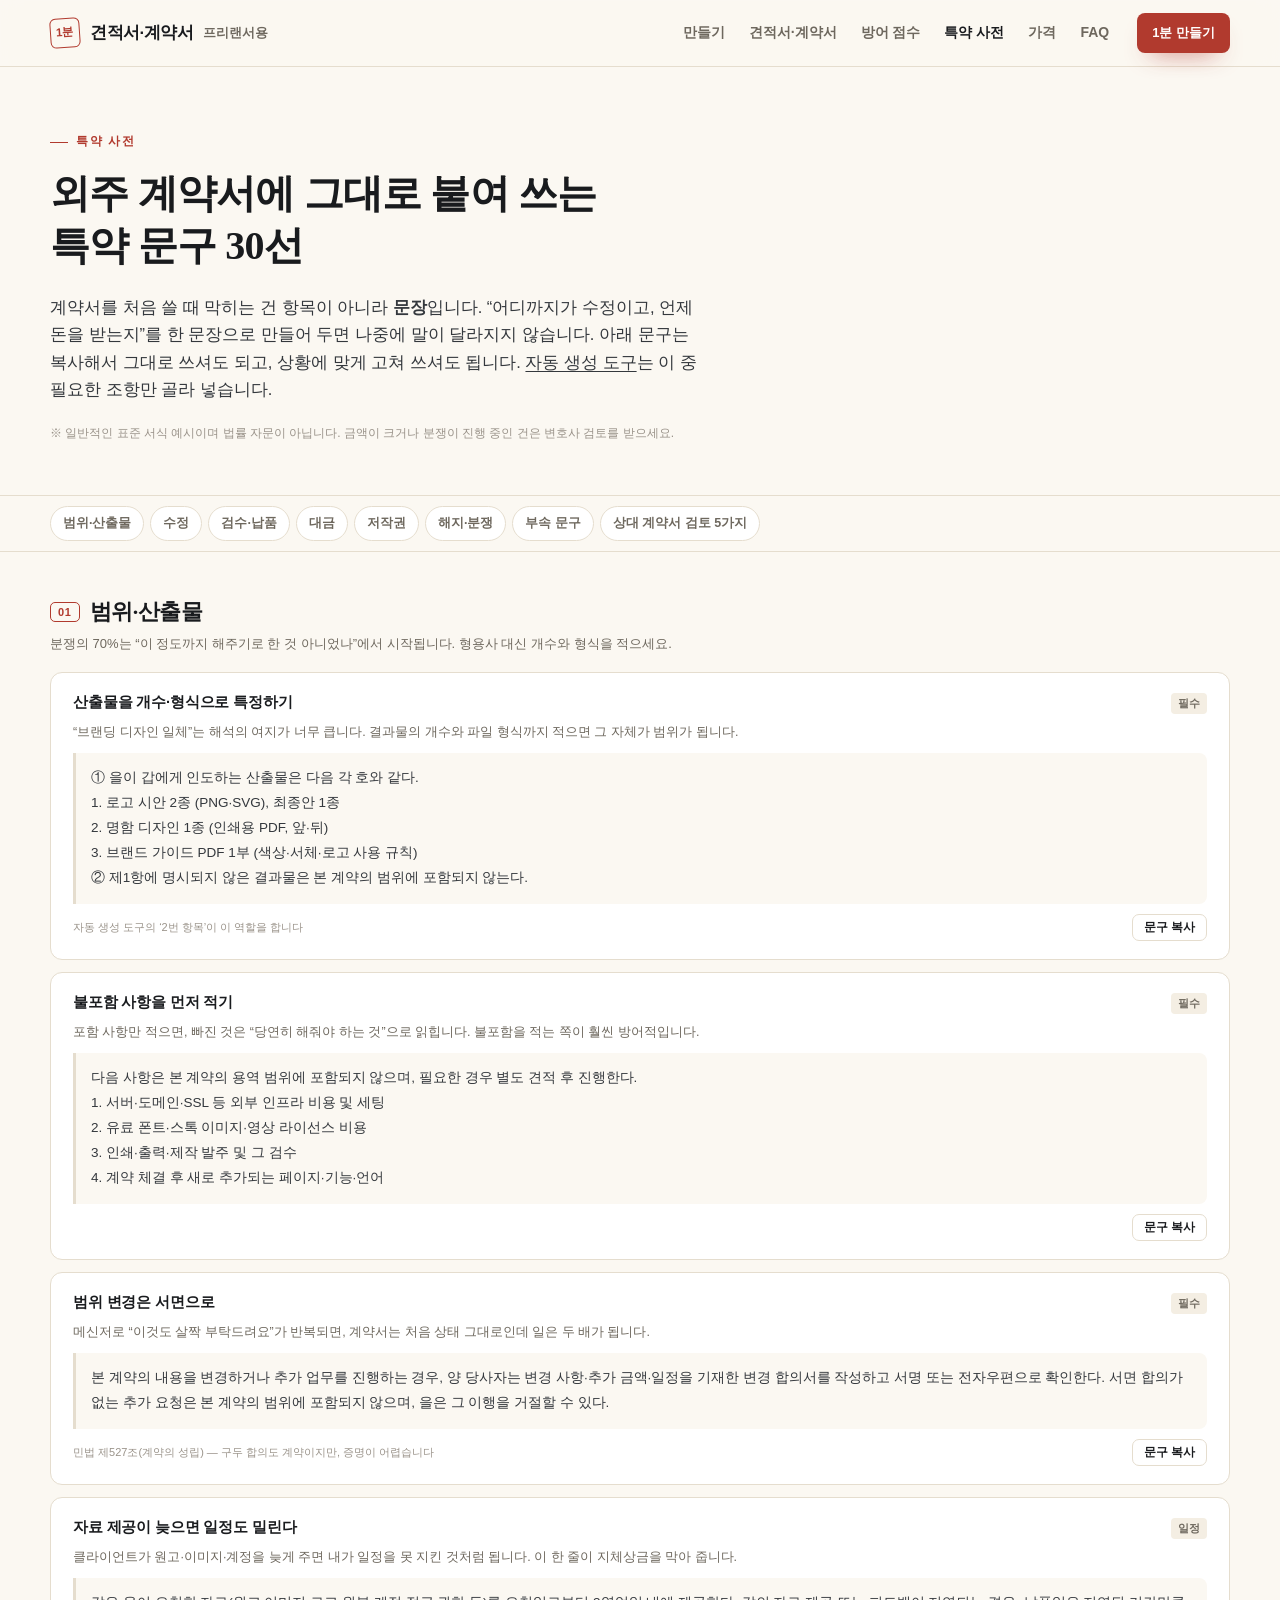
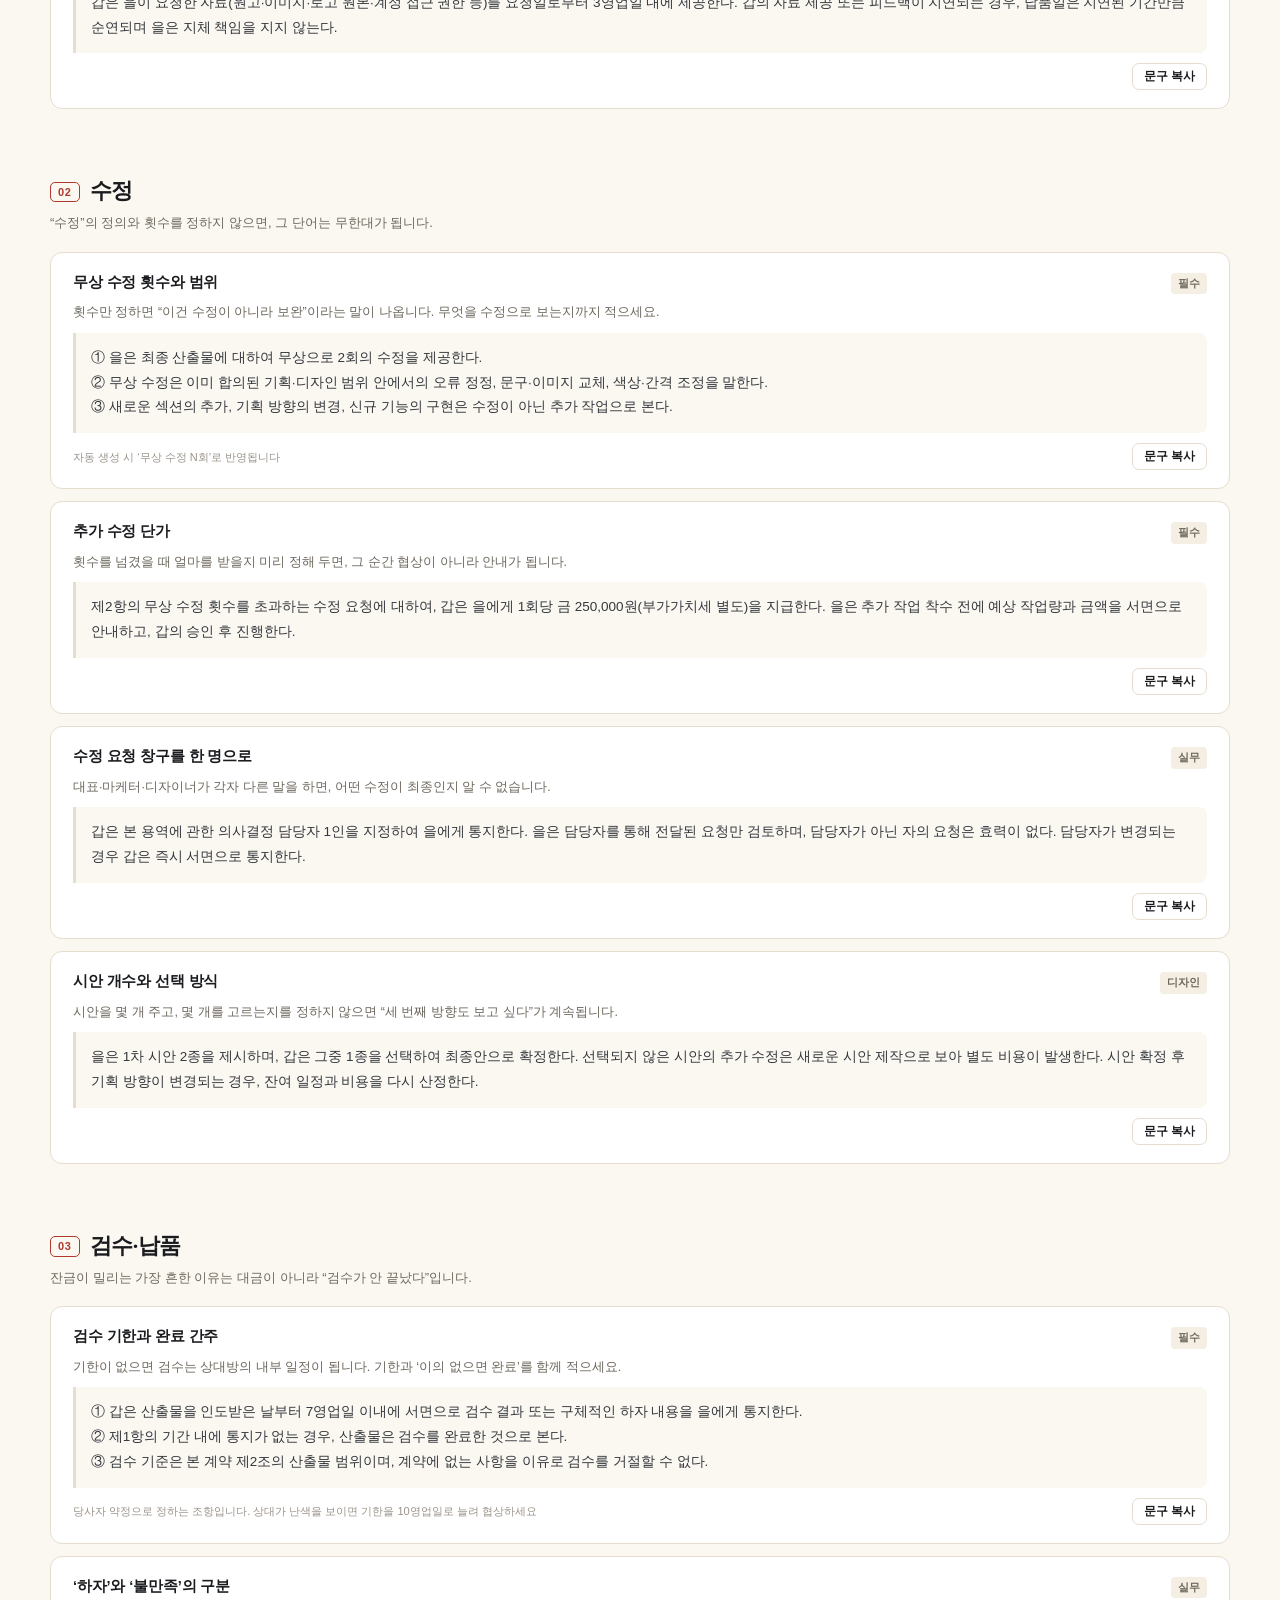
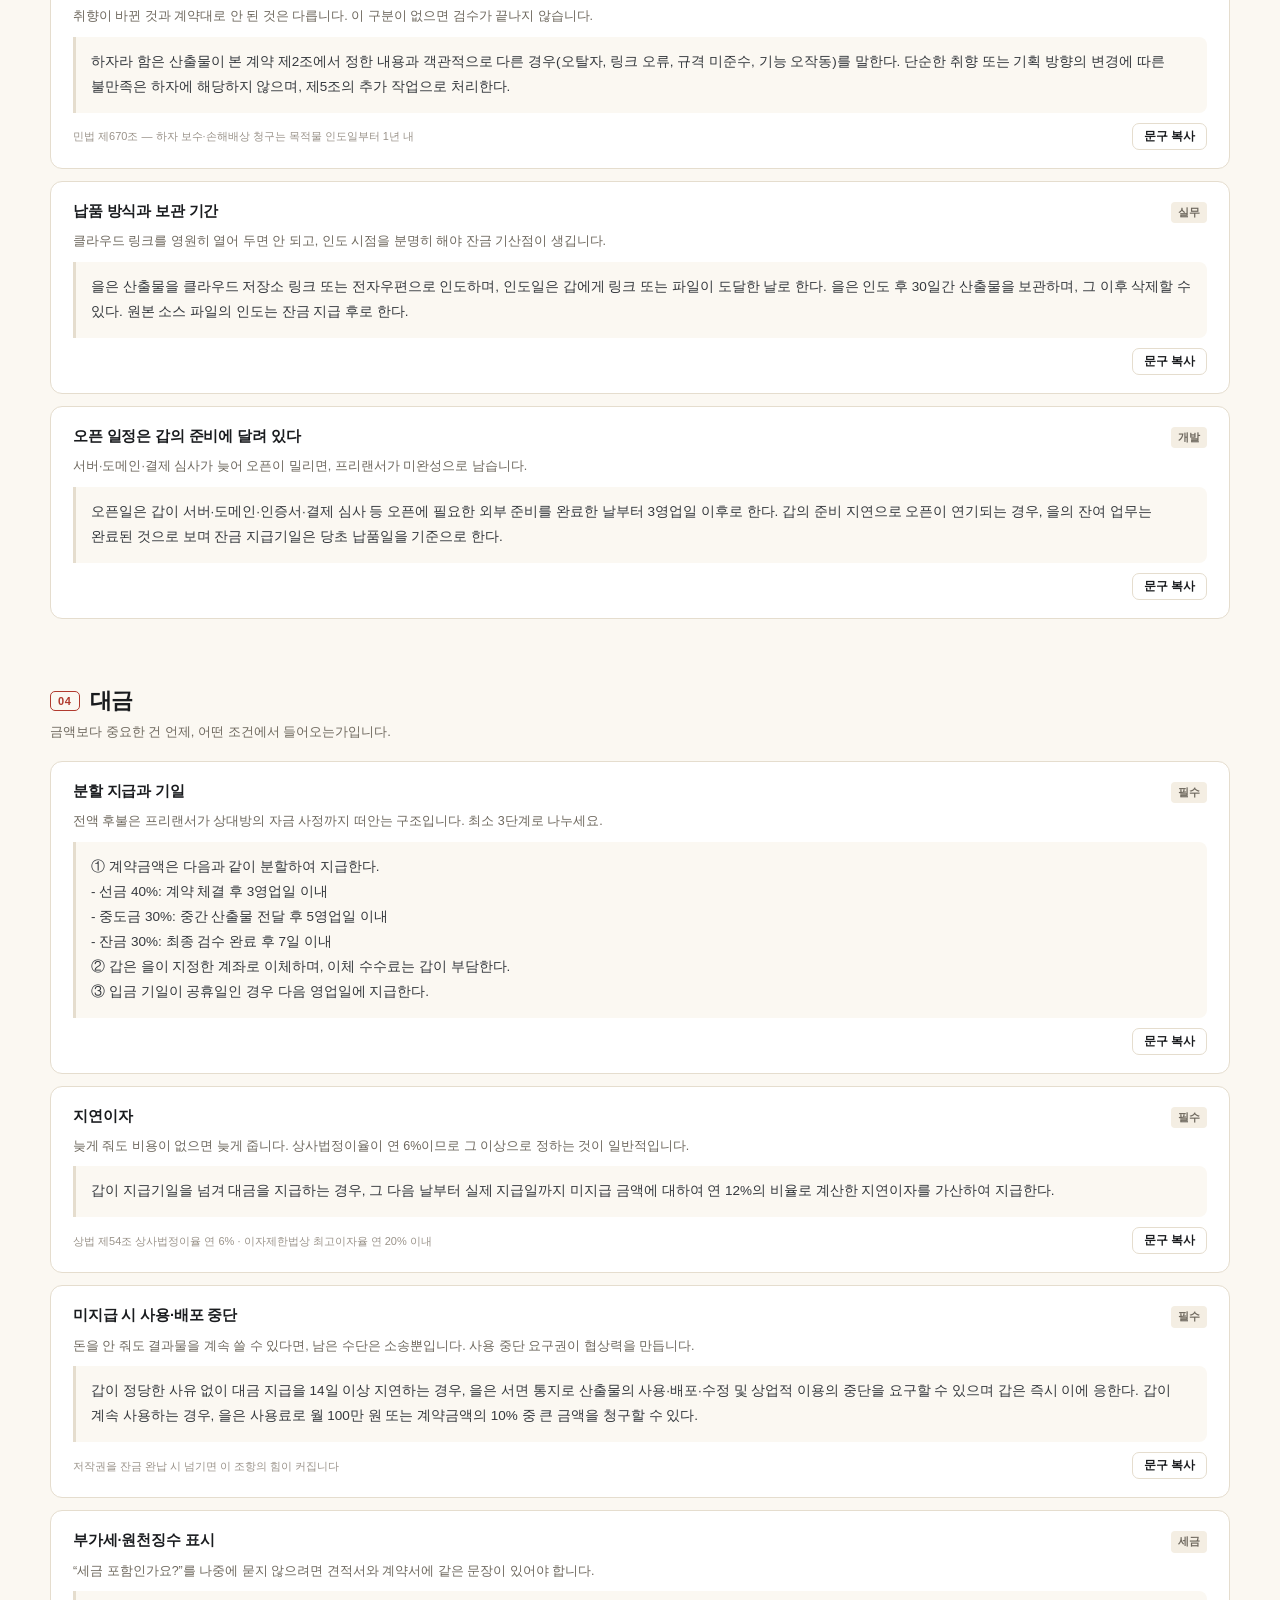
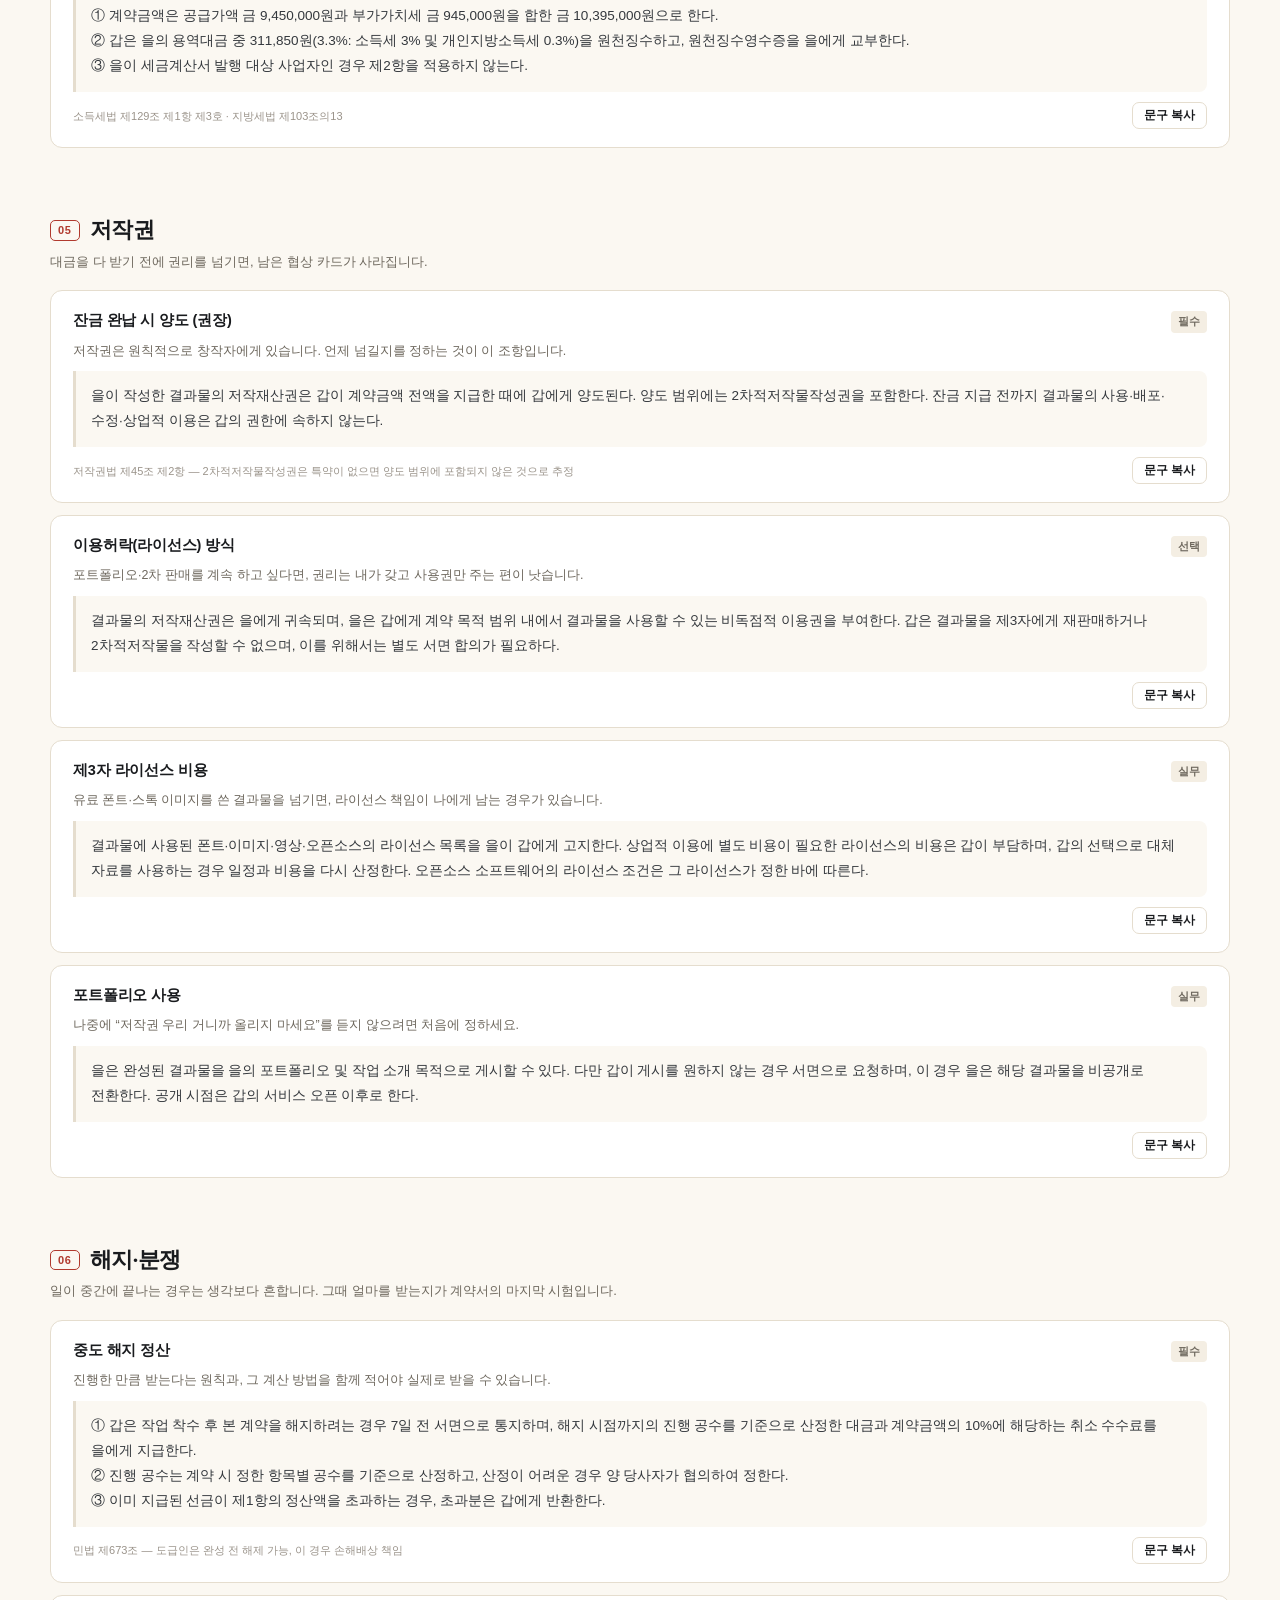
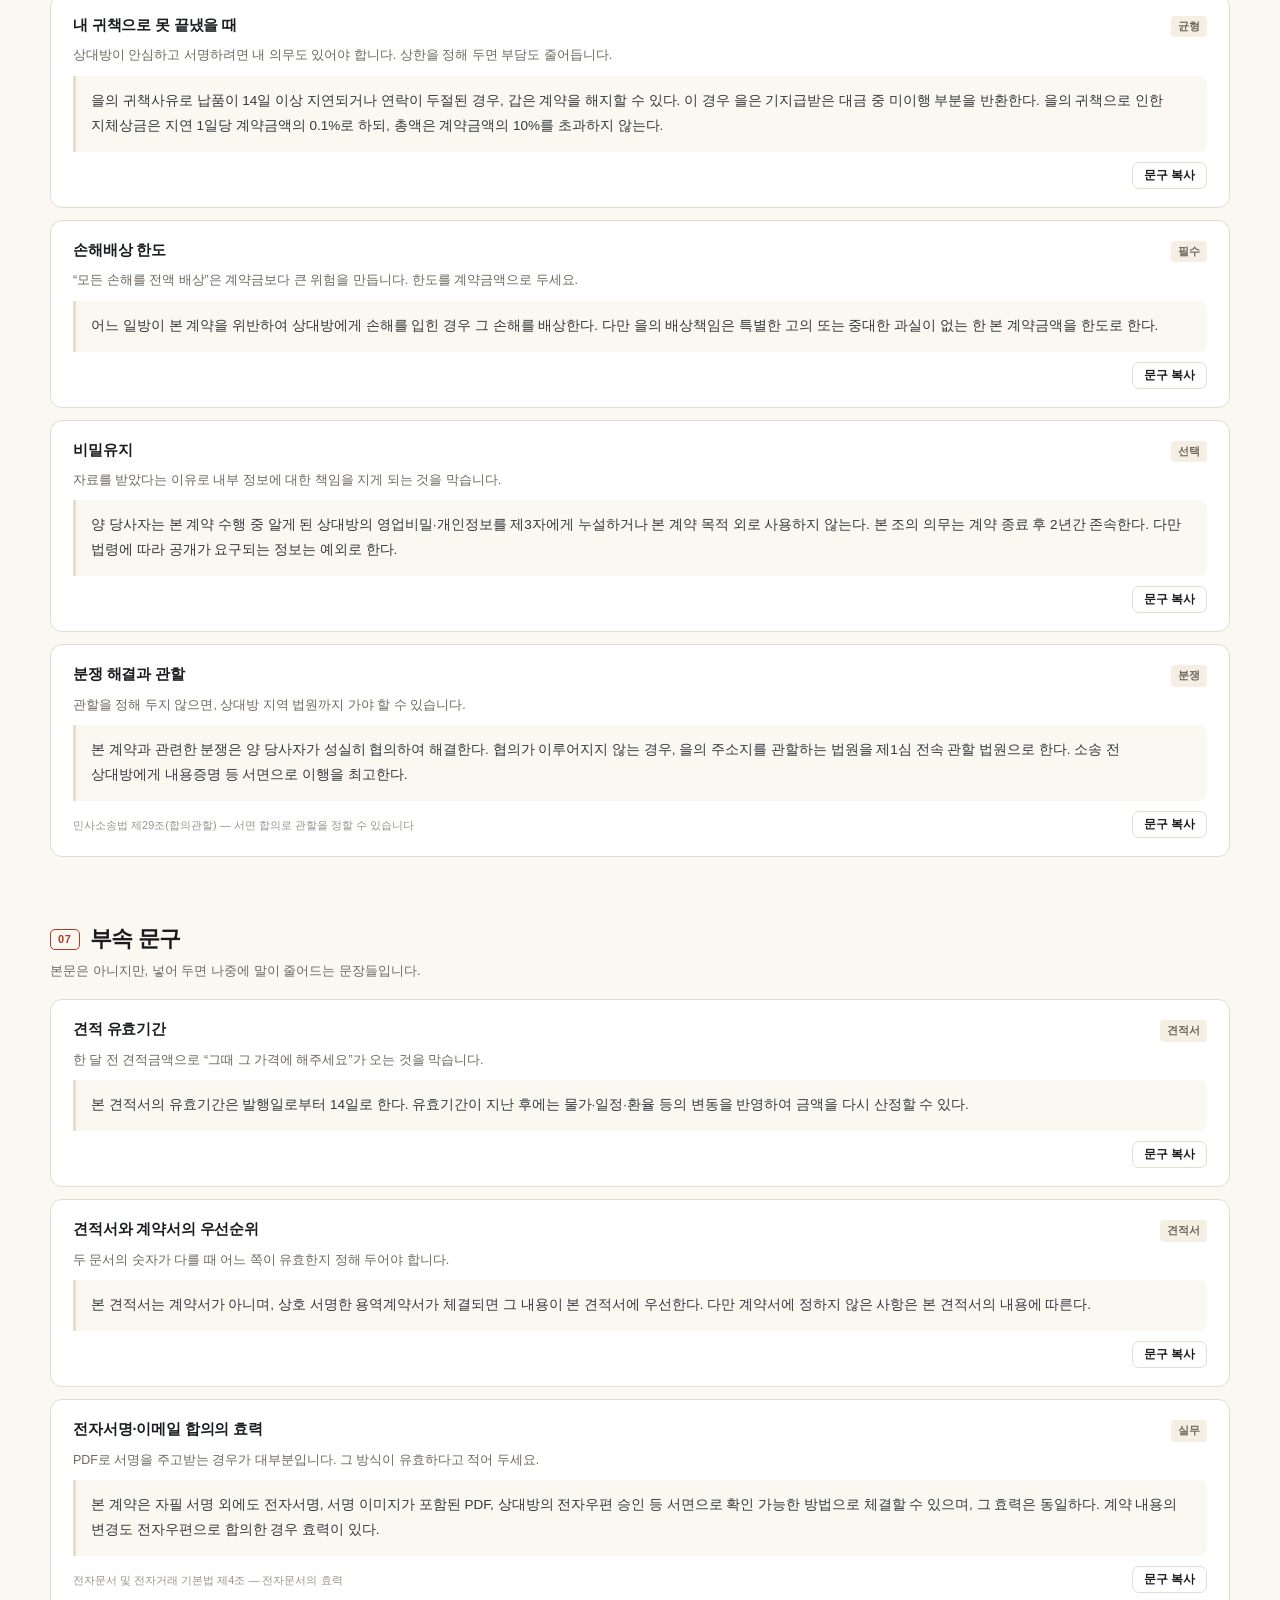
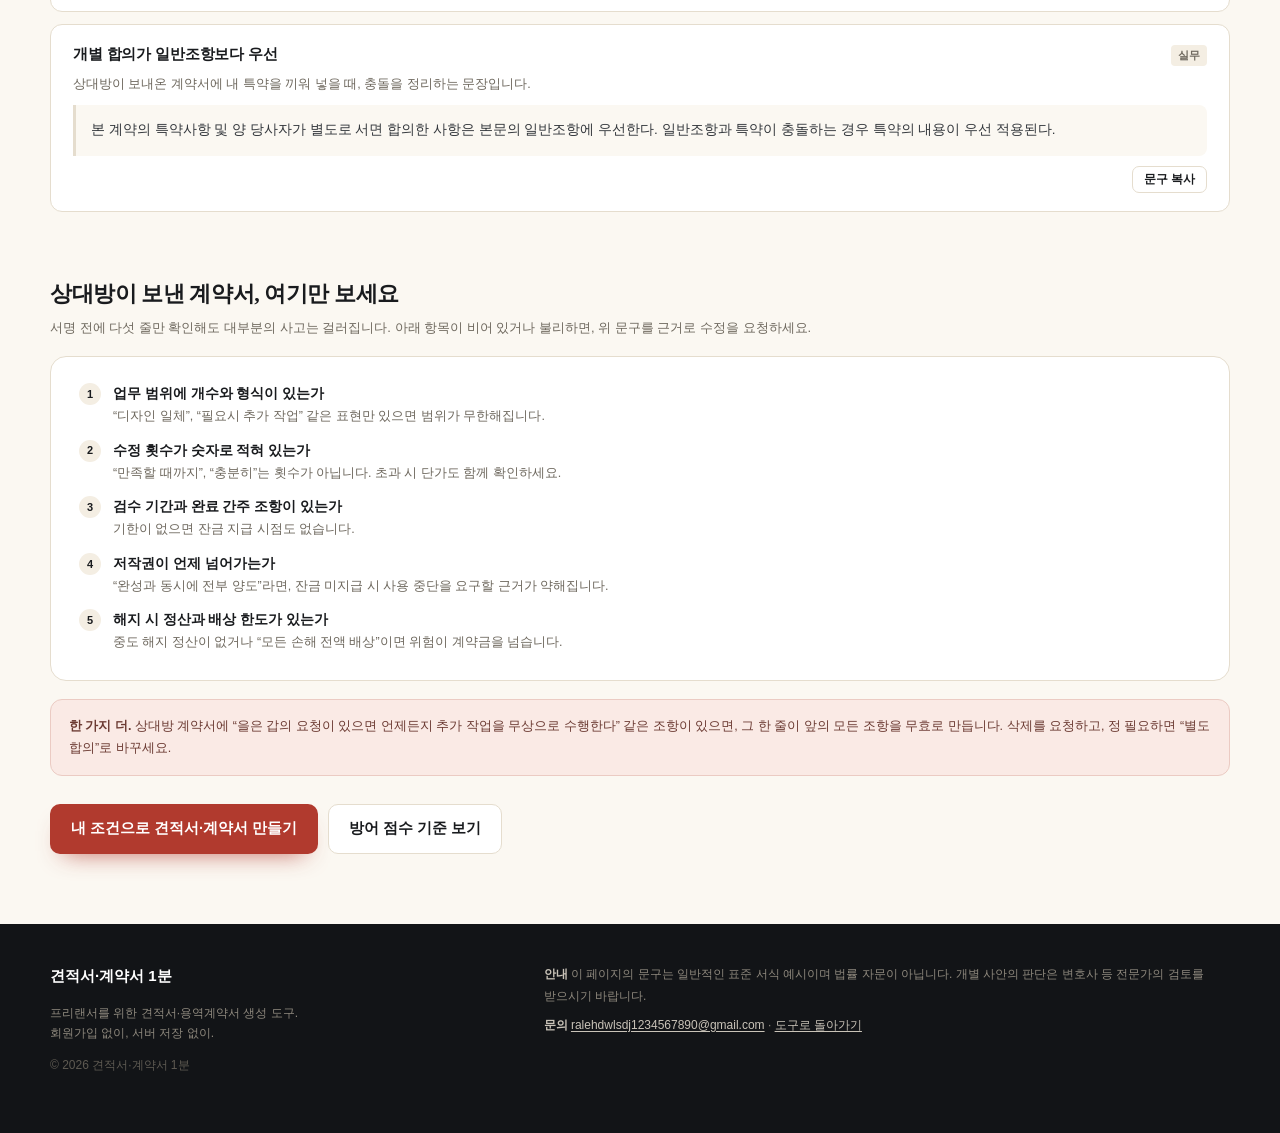
==== clauses.html @ 224a56ed "견적서·계약서 1분: 견적서 + 용역계약서 동시 생성 도구" ====
<!DOCTYPE html>
<html lang="ko">
<head>
<meta charset="utf-8">
<meta name="viewport" content="width=device-width, initial-scale=1">
<title>외주 계약 특약 문구 30선 — 프리랜서가 실제로 쓰는 조항 | 견적서·계약서 1분</title>
<meta name="description" content="무상 수정 횟수, 검수 기한, 잔금 미지급, 저작권 귀속까지. 프리랜서 외주 계약서에 그대로 붙여 쓸 수 있는 특약 문구 30개와, 상대방 계약서를 받았을 때 확인할 5가지.">
<meta property="og:title" content="외주 계약 특약 문구 30선">
<meta property="og:description" content="수정·검수·대금·저작권·해지 조항을 그대로 복사해 쓰세요. 언제 왜 필요한지도 함께.">
<meta property="og:type" content="article">
<link rel="canonical" href="https://kdjkdj1234567890-bit.github.io/quote-contract-119/clauses.html">
<link rel="icon" href="data:image/svg+xml,%3Csvg xmlns='http://www.w3.org/2000/svg' viewBox='0 0 100 100'%3E%3Crect width='100' height='100' rx='18' fill='%23FBF8F2'/%3E%3Crect x='16' y='14' width='68' height='72' rx='3' fill='none' stroke='%23191B1E' stroke-width='5'/%3E%3Cpath d='M30 36h40M30 50h40M30 64h24' stroke='%23B13A2E' stroke-width='5' stroke-linecap='round'/%3E%3C/svg%3E">
<link rel="stylesheet" href="assets/css/app.css">
<style>
  .page-hero { padding: 58px 0 40px; border-bottom: 1px solid var(--line); background: var(--paper); }
  .page-hero h1 { font-size: clamp(27px, 3.4vw, 40px); }
  .page-hero .lede { max-width: 680px; }
  .toc { position: sticky; top: 66px; z-index: 40; background: rgba(251,248,242,.95); backdrop-filter: blur(8px); border-bottom: 1px solid var(--line); padding: 10px 0; }
  .toc-inner { display: flex; gap: 6px; overflow-x: auto; scrollbar-width: none; }
  .toc-inner::-webkit-scrollbar { display: none; }
  .toc a { flex: 0 0 auto; font-size: 12.5px; font-weight: 700; color: var(--muted); border: 1px solid var(--line); background: #fff; border-radius: 999px; padding: 6px 12px; }
  .toc a:hover { color: var(--ink); border-color: var(--ink); }
  .clause-group { padding: 46px 0 10px; }
  .clause-group > h2 { font-size: 22px; display: flex; align-items: center; gap: 10px; }
  .clause-group > h2 .num { font-family: var(--sans); font-size: 11px; font-weight: 800; color: var(--seal); border: 1px solid var(--seal); border-radius: 5px; padding: 2px 7px; letter-spacing: .06em; }
  .clause-group > p { font-size: 13px; color: var(--muted); margin: -6px 0 18px; }
  .clause { background: #fff; border: 1px solid var(--line); border-radius: 12px; padding: 20px 22px 18px; margin-bottom: 12px; }
  .clause-head { display: flex; align-items: flex-start; gap: 10px; margin-bottom: 8px; }
  .clause-head h3 { font-family: var(--sans); font-size: 14.5px; font-weight: 800; margin: 0; flex: 1; letter-spacing: -.01em; }
  .clause-head .tag { font-size: 10.5px; font-weight: 700; color: var(--muted); background: var(--paper-2); border-radius: 4px; padding: 2px 7px; flex: 0 0 auto; }
  .clause-why { font-size: 12.5px; color: var(--muted); margin: 0 0 10px; }
  .clause-body { position: relative; background: var(--paper); border-left: 3px solid var(--line); border-radius: 0 8px 8px 0; padding: 13px 15px; font-size: 13.5px; line-height: 1.85; color: var(--ink-soft); white-space: pre-wrap; }
  .clause-body b { font-weight: 700; }
  .clause-foot { display: flex; align-items: center; justify-content: space-between; gap: 10px; margin-top: 10px; }
  .clause-law { font-size: 11px; color: var(--muted-2); }
  .copy-btn { border: 1px solid var(--line); background: #fff; border-radius: 7px; padding: 5px 11px; font-size: 11.5px; font-weight: 700; cursor: pointer; color: var(--ink); }
  .copy-btn:hover { border-color: var(--seal); color: var(--seal); }
  .checklist { background: #fff; border: 1px solid var(--line); border-radius: var(--radius); padding: 26px 28px; margin-bottom: 18px; }
  .checklist h3 { font-size: 17px; }
  .checklist ol { list-style: none; counter-reset: c; display: grid; gap: 12px; }
  .checklist li { counter-increment: c; position: relative; padding-left: 34px; font-size: 13.5px; }
  .checklist li::before { content: counter(c); position: absolute; left: 0; top: 0; width: 22px; height: 22px; border-radius: 50%; background: var(--paper-2); color: var(--ink); font-size: 11px; font-weight: 800; display: grid; place-items: center; }
  .checklist li b { display: block; font-size: 13.5px; }
  .checklist li span { color: var(--muted); font-size: 12.5px; }
  .notice { background: var(--seal-soft); border: 1px solid #EBCBC3; border-radius: 12px; padding: 16px 18px; font-size: 12.5px; color: #6B3A32; line-height: 1.75; }
  @media (max-width: 720px) {
    .clause { padding: 16px; }
    .page-hero { padding: 40px 0 28px; }
  }
</style>
</head>
<body>

<header class="site-header">
  <div class="wrap header-inner">
    <a class="brand" href="index.html">
      <span class="brand-stamp">1분</span>
      <span>견적서·계약서</span>
      <small>프리랜서용</small>
    </a>
    <nav class="nav">
      <a href="index.html#maker">만들기</a>
      <a href="index.html#output">견적서·계약서</a>
      <a href="index.html#score">방어 점수</a>
      <a href="clauses.html" class="on">특약 사전</a>
      <a href="index.html#pricing">가격</a>
      <a href="index.html#faq">FAQ</a>
    </nav>
    <a class="btn btn-primary btn-sm" href="index.html#maker">1분 만들기</a>
  </div>
</header>

<section class="page-hero">
  <div class="wrap">
    <p class="eyebrow">특약 사전</p>
    <h1>외주 계약서에 그대로 붙여 쓰는<br>특약 문구 30선</h1>
    <p class="lede">
      계약서를 처음 쓸 때 막히는 건 항목이 아니라 <b>문장</b>입니다. “어디까지가 수정이고, 언제 돈을 받는지”를
      한 문장으로 만들어 두면 나중에 말이 달라지지 않습니다. 아래 문구는 복사해서 그대로 쓰셔도 되고,
      상황에 맞게 고쳐 쓰셔도 됩니다. <a href="index.html#maker" style="text-decoration:underline;text-underline-offset:3px">자동 생성 도구</a>는 이 중 필요한 조항만 골라 넣습니다.
    </p>
    <p class="hero-note" style="max-width:680px">※ 일반적인 표준 서식 예시이며 법률 자문이 아닙니다. 금액이 크거나 분쟁이 진행 중인 건은 변호사 검토를 받으세요.</p>
  </div>
</section>

<div class="toc">
  <div class="wrap toc-inner">
    <a href="#c1">범위·산출물</a>
    <a href="#c2">수정</a>
    <a href="#c3">검수·납품</a>
    <a href="#c4">대금</a>
    <a href="#c5">저작권</a>
    <a href="#c6">해지·분쟁</a>
    <a href="#c7">부속 문구</a>
    <a href="#review">상대 계약서 검토 5가지</a>
  </div>
</div>

<main class="wrap">

  <!-- 1 -->
  <section class="clause-group" id="c1">
    <h2><span class="num">01</span> 범위·산출물</h2>
    <p>분쟁의 70%는 “이 정도까지 해주기로 한 것 아니었나”에서 시작됩니다. 형용사 대신 개수와 형식을 적으세요.</p>

    <article class="clause">
      <div class="clause-head"><h3>산출물을 개수·형식으로 특정하기</h3><span class="tag">필수</span></div>
      <p class="clause-why">“브랜딩 디자인 일체”는 해석의 여지가 너무 큽니다. 결과물의 개수와 파일 형식까지 적으면 그 자체가 범위가 됩니다.</p>
      <div class="clause-body">① 을이 갑에게 인도하는 산출물은 다음 각 호와 같다.
1. 로고 시안 2종 (PNG·SVG), 최종안 1종
2. 명함 디자인 1종 (인쇄용 PDF, 앞·뒤)
3. 브랜드 가이드 PDF 1부 (색상·서체·로고 사용 규칙)
② 제1항에 명시되지 않은 결과물은 본 계약의 범위에 포함되지 않는다.</div>
      <div class="clause-foot"><span class="clause-law">자동 생성 도구의 ‘2번 항목’이 이 역할을 합니다</span><button class="copy-btn" type="button">문구 복사</button></div>
    </article>

    <article class="clause">
      <div class="clause-head"><h3>불포함 사항을 먼저 적기</h3><span class="tag">필수</span></div>
      <p class="clause-why">포함 사항만 적으면, 빠진 것은 “당연히 해줘야 하는 것”으로 읽힙니다. 불포함을 적는 쪽이 훨씬 방어적입니다.</p>
      <div class="clause-body">다음 사항은 본 계약의 용역 범위에 포함되지 않으며, 필요한 경우 별도 견적 후 진행한다.
1. 서버·도메인·SSL 등 외부 인프라 비용 및 세팅
2. 유료 폰트·스톡 이미지·영상 라이선스 비용
3. 인쇄·출력·제작 발주 및 그 검수
4. 계약 체결 후 새로 추가되는 페이지·기능·언어</div>
      <div class="clause-foot"><span class="clause-law"> </span><button class="copy-btn" type="button">문구 복사</button></div>
    </article>

    <article class="clause">
      <div class="clause-head"><h3>범위 변경은 서면으로</h3><span class="tag">필수</span></div>
      <p class="clause-why">메신저로 “이것도 살짝 부탁드려요”가 반복되면, 계약서는 처음 상태 그대로인데 일은 두 배가 됩니다.</p>
      <div class="clause-body">본 계약의 내용을 변경하거나 추가 업무를 진행하는 경우, 양 당사자는 변경 사항·추가 금액·일정을 기재한 변경 합의서를 작성하고 서명 또는 전자우편으로 확인한다. 서면 합의가 없는 추가 요청은 본 계약의 범위에 포함되지 않으며, 을은 그 이행을 거절할 수 있다.</div>
      <div class="clause-foot"><span class="clause-law">민법 제527조(계약의 성립) — 구두 합의도 계약이지만, 증명이 어렵습니다</span><button class="copy-btn" type="button">문구 복사</button></div>
    </article>

    <article class="clause">
      <div class="clause-head"><h3>자료 제공이 늦으면 일정도 밀린다</h3><span class="tag">일정</span></div>
      <p class="clause-why">클라이언트가 원고·이미지·계정을 늦게 주면 내가 일정을 못 지킨 것처럼 됩니다. 이 한 줄이 지체상금을 막아 줍니다.</p>
      <div class="clause-body">갑은 을이 요청한 자료(원고·이미지·로고 원본·계정 접근 권한 등)를 요청일로부터 3영업일 내에 제공한다. 갑의 자료 제공 또는 피드백이 지연되는 경우, 납품일은 지연된 기간만큼 순연되며 을은 지체 책임을 지지 않는다.</div>
      <div class="clause-foot"><span class="clause-law"> </span><button class="copy-btn" type="button">문구 복사</button></div>
    </article>
  </section>

  <!-- 2 -->
  <section class="clause-group" id="c2">
    <h2><span class="num">02</span> 수정</h2>
    <p>“수정”의 정의와 횟수를 정하지 않으면, 그 단어는 무한대가 됩니다.</p>

    <article class="clause">
      <div class="clause-head"><h3>무상 수정 횟수와 범위</h3><span class="tag">필수</span></div>
      <p class="clause-why">횟수만 정하면 “이건 수정이 아니라 보완”이라는 말이 나옵니다. 무엇을 수정으로 보는지까지 적으세요.</p>
      <div class="clause-body">① 을은 최종 산출물에 대하여 무상으로 2회의 수정을 제공한다.
② 무상 수정은 이미 합의된 기획·디자인 범위 안에서의 오류 정정, 문구·이미지 교체, 색상·간격 조정을 말한다.
③ 새로운 섹션의 추가, 기획 방향의 변경, 신규 기능의 구현은 수정이 아닌 추가 작업으로 본다.</div>
      <div class="clause-foot"><span class="clause-law">자동 생성 시 ‘무상 수정 N회’로 반영됩니다</span><button class="copy-btn" type="button">문구 복사</button></div>
    </article>

    <article class="clause">
      <div class="clause-head"><h3>추가 수정 단가</h3><span class="tag">필수</span></div>
      <p class="clause-why">횟수를 넘겼을 때 얼마를 받을지 미리 정해 두면, 그 순간 협상이 아니라 안내가 됩니다.</p>
      <div class="clause-body">제2항의 무상 수정 횟수를 초과하는 수정 요청에 대하여, 갑은 을에게 1회당 금 250,000원(부가가치세 별도)을 지급한다. 을은 추가 작업 착수 전에 예상 작업량과 금액을 서면으로 안내하고, 갑의 승인 후 진행한다.</div>
      <div class="clause-foot"><span class="clause-law"> </span><button class="copy-btn" type="button">문구 복사</button></div>
    </article>

    <article class="clause">
      <div class="clause-head"><h3>수정 요청 창구를 한 명으로</h3><span class="tag">실무</span></div>
      <p class="clause-why">대표·마케터·디자이너가 각자 다른 말을 하면, 어떤 수정이 최종인지 알 수 없습니다.</p>
      <div class="clause-body">갑은 본 용역에 관한 의사결정 담당자 1인을 지정하여 을에게 통지한다. 을은 담당자를 통해 전달된 요청만 검토하며, 담당자가 아닌 자의 요청은 효력이 없다. 담당자가 변경되는 경우 갑은 즉시 서면으로 통지한다.</div>
      <div class="clause-foot"><span class="clause-law"> </span><button class="copy-btn" type="button">문구 복사</button></div>
    </article>

    <article class="clause">
      <div class="clause-head"><h3>시안 개수와 선택 방식</h3><span class="tag">디자인</span></div>
      <p class="clause-why">시안을 몇 개 주고, 몇 개를 고르는지를 정하지 않으면 “세 번째 방향도 보고 싶다”가 계속됩니다.</p>
      <div class="clause-body">을은 1차 시안 2종을 제시하며, 갑은 그중 1종을 선택하여 최종안으로 확정한다. 선택되지 않은 시안의 추가 수정은 새로운 시안 제작으로 보아 별도 비용이 발생한다. 시안 확정 후 기획 방향이 변경되는 경우, 잔여 일정과 비용을 다시 산정한다.</div>
      <div class="clause-foot"><span class="clause-law"> </span><button class="copy-btn" type="button">문구 복사</button></div>
    </article>
  </section>

  <!-- 3 -->
  <section class="clause-group" id="c3">
    <h2><span class="num">03</span> 검수·납품</h2>
    <p>잔금이 밀리는 가장 흔한 이유는 대금이 아니라 “검수가 안 끝났다”입니다.</p>

    <article class="clause">
      <div class="clause-head"><h3>검수 기한과 완료 간주</h3><span class="tag">필수</span></div>
      <p class="clause-why">기한이 없으면 검수는 상대방의 내부 일정이 됩니다. 기한과 ‘이의 없으면 완료’를 함께 적으세요.</p>
      <div class="clause-body">① 갑은 산출물을 인도받은 날부터 7영업일 이내에 서면으로 검수 결과 또는 구체적인 하자 내용을 을에게 통지한다.
② 제1항의 기간 내에 통지가 없는 경우, 산출물은 검수를 완료한 것으로 본다.
③ 검수 기준은 본 계약 제2조의 산출물 범위이며, 계약에 없는 사항을 이유로 검수를 거절할 수 없다.</div>
      <div class="clause-foot"><span class="clause-law">당사자 약정으로 정하는 조항입니다. 상대가 난색을 보이면 기한을 10영업일로 늘려 협상하세요</span><button class="copy-btn" type="button">문구 복사</button></div>
    </article>

    <article class="clause">
      <div class="clause-head"><h3>‘하자’와 ‘불만족’의 구분</h3><span class="tag">실무</span></div>
      <p class="clause-why">취향이 바뀐 것과 계약대로 안 된 것은 다릅니다. 이 구분이 없으면 검수가 끝나지 않습니다.</p>
      <div class="clause-body">하자라 함은 산출물이 본 계약 제2조에서 정한 내용과 객관적으로 다른 경우(오탈자, 링크 오류, 규격 미준수, 기능 오작동)를 말한다. 단순한 취향 또는 기획 방향의 변경에 따른 불만족은 하자에 해당하지 않으며, 제5조의 추가 작업으로 처리한다.</div>
      <div class="clause-foot"><span class="clause-law">민법 제670조 — 하자 보수·손해배상 청구는 목적물 인도일부터 1년 내</span><button class="copy-btn" type="button">문구 복사</button></div>
    </article>

    <article class="clause">
      <div class="clause-head"><h3>납품 방식과 보관 기간</h3><span class="tag">실무</span></div>
      <p class="clause-why">클라우드 링크를 영원히 열어 두면 안 되고, 인도 시점을 분명히 해야 잔금 기산점이 생깁니다.</p>
      <div class="clause-body">을은 산출물을 클라우드 저장소 링크 또는 전자우편으로 인도하며, 인도일은 갑에게 링크 또는 파일이 도달한 날로 한다. 을은 인도 후 30일간 산출물을 보관하며, 그 이후 삭제할 수 있다. 원본 소스 파일의 인도는 잔금 지급 후로 한다.</div>
      <div class="clause-foot"><span class="clause-law"> </span><button class="copy-btn" type="button">문구 복사</button></div>
    </article>

    <article class="clause">
      <div class="clause-head"><h3>오픈 일정은 갑의 준비에 달려 있다</h3><span class="tag">개발</span></div>
      <p class="clause-why">서버·도메인·결제 심사가 늦어 오픈이 밀리면, 프리랜서가 미완성으로 남습니다.</p>
      <div class="clause-body">오픈일은 갑이 서버·도메인·인증서·결제 심사 등 오픈에 필요한 외부 준비를 완료한 날부터 3영업일 이후로 한다. 갑의 준비 지연으로 오픈이 연기되는 경우, 을의 잔여 업무는 완료된 것으로 보며 잔금 지급기일은 당초 납품일을 기준으로 한다.</div>
      <div class="clause-foot"><span class="clause-law"> </span><button class="copy-btn" type="button">문구 복사</button></div>
    </article>
  </section>

  <!-- 4 -->
  <section class="clause-group" id="c4">
    <h2><span class="num">04</span> 대금</h2>
    <p>금액보다 중요한 건 언제, 어떤 조건에서 들어오는가입니다.</p>

    <article class="clause">
      <div class="clause-head"><h3>분할 지급과 기일</h3><span class="tag">필수</span></div>
      <p class="clause-why">전액 후불은 프리랜서가 상대방의 자금 사정까지 떠안는 구조입니다. 최소 3단계로 나누세요.</p>
      <div class="clause-body">① 계약금액은 다음과 같이 분할하여 지급한다.
- 선금 40%: 계약 체결 후 3영업일 이내
- 중도금 30%: 중간 산출물 전달 후 5영업일 이내
- 잔금 30%: 최종 검수 완료 후 7일 이내
② 갑은 을이 지정한 계좌로 이체하며, 이체 수수료는 갑이 부담한다.
③ 입금 기일이 공휴일인 경우 다음 영업일에 지급한다.</div>
      <div class="clause-foot"><span class="clause-law"> </span><button class="copy-btn" type="button">문구 복사</button></div>
    </article>

    <article class="clause">
      <div class="clause-head"><h3>지연이자</h3><span class="tag">필수</span></div>
      <p class="clause-why">늦게 줘도 비용이 없으면 늦게 줍니다. 상사법정이율이 연 6%이므로 그 이상으로 정하는 것이 일반적입니다.</p>
      <div class="clause-body">갑이 지급기일을 넘겨 대금을 지급하는 경우, 그 다음 날부터 실제 지급일까지 미지급 금액에 대하여 연 12%의 비율로 계산한 지연이자를 가산하여 지급한다.</div>
      <div class="clause-foot"><span class="clause-law">상법 제54조 상사법정이율 연 6% · 이자제한법상 최고이자율 연 20% 이내</span><button class="copy-btn" type="button">문구 복사</button></div>
    </article>

    <article class="clause">
      <div class="clause-head"><h3>미지급 시 사용·배포 중단</h3><span class="tag">필수</span></div>
      <p class="clause-why">돈을 안 줘도 결과물을 계속 쓸 수 있다면, 남은 수단은 소송뿐입니다. 사용 중단 요구권이 협상력을 만듭니다.</p>
      <div class="clause-body">갑이 정당한 사유 없이 대금 지급을 14일 이상 지연하는 경우, 을은 서면 통지로 산출물의 사용·배포·수정 및 상업적 이용의 중단을 요구할 수 있으며 갑은 즉시 이에 응한다. 갑이 계속 사용하는 경우, 을은 사용료로 월 100만 원 또는 계약금액의 10% 중 큰 금액을 청구할 수 있다.</div>
      <div class="clause-foot"><span class="clause-law">저작권을 잔금 완납 시 넘기면 이 조항의 힘이 커집니다</span><button class="copy-btn" type="button">문구 복사</button></div>
    </article>

    <article class="clause">
      <div class="clause-head"><h3>부가세·원천징수 표시</h3><span class="tag">세금</span></div>
      <p class="clause-why">“세금 포함인가요?”를 나중에 묻지 않으려면 견적서와 계약서에 같은 문장이 있어야 합니다.</p>
      <div class="clause-body">① 계약금액은 공급가액 금 9,450,000원과 부가가치세 금 945,000원을 합한 금 10,395,000원으로 한다.
② 갑은 을의 용역대금 중 311,850원(3.3%: 소득세 3% 및 개인지방소득세 0.3%)을 원천징수하고, 원천징수영수증을 을에게 교부한다.
③ 을이 세금계산서 발행 대상 사업자인 경우 제2항을 적용하지 않는다.</div>
      <div class="clause-foot"><span class="clause-law">소득세법 제129조 제1항 제3호 · 지방세법 제103조의13</span><button class="copy-btn" type="button">문구 복사</button></div>
    </article>
  </section>

  <!-- 5 -->
  <section class="clause-group" id="c5">
    <h2><span class="num">05</span> 저작권</h2>
    <p>대금을 다 받기 전에 권리를 넘기면, 남은 협상 카드가 사라집니다.</p>

    <article class="clause">
      <div class="clause-head"><h3>잔금 완납 시 양도 (권장)</h3><span class="tag">필수</span></div>
      <p class="clause-why">저작권은 원칙적으로 창작자에게 있습니다. 언제 넘길지를 정하는 것이 이 조항입니다.</p>
      <div class="clause-body">을이 작성한 결과물의 저작재산권은 갑이 계약금액 전액을 지급한 때에 갑에게 양도된다. 양도 범위에는 2차적저작물작성권을 포함한다. 잔금 지급 전까지 결과물의 사용·배포·수정·상업적 이용은 갑의 권한에 속하지 않는다.</div>
      <div class="clause-foot"><span class="clause-law">저작권법 제45조 제2항 — 2차적저작물작성권은 특약이 없으면 양도 범위에 포함되지 않은 것으로 추정</span><button class="copy-btn" type="button">문구 복사</button></div>
    </article>

    <article class="clause">
      <div class="clause-head"><h3>이용허락(라이선스) 방식</h3><span class="tag">선택</span></div>
      <p class="clause-why">포트폴리오·2차 판매를 계속 하고 싶다면, 권리는 내가 갖고 사용권만 주는 편이 낫습니다.</p>
      <div class="clause-body">결과물의 저작재산권은 을에게 귀속되며, 을은 갑에게 계약 목적 범위 내에서 결과물을 사용할 수 있는 비독점적 이용권을 부여한다. 갑은 결과물을 제3자에게 재판매하거나 2차적저작물을 작성할 수 없으며, 이를 위해서는 별도 서면 합의가 필요하다.</div>
      <div class="clause-foot"><span class="clause-law"> </span><button class="copy-btn" type="button">문구 복사</button></div>
    </article>

    <article class="clause">
      <div class="clause-head"><h3>제3자 라이선스 비용</h3><span class="tag">실무</span></div>
      <p class="clause-why">유료 폰트·스톡 이미지를 쓴 결과물을 넘기면, 라이선스 책임이 나에게 남는 경우가 있습니다.</p>
      <div class="clause-body">결과물에 사용된 폰트·이미지·영상·오픈소스의 라이선스 목록을 을이 갑에게 고지한다. 상업적 이용에 별도 비용이 필요한 라이선스의 비용은 갑이 부담하며, 갑의 선택으로 대체 자료를 사용하는 경우 일정과 비용을 다시 산정한다. 오픈소스 소프트웨어의 라이선스 조건은 그 라이선스가 정한 바에 따른다.</div>
      <div class="clause-foot"><span class="clause-law"> </span><button class="copy-btn" type="button">문구 복사</button></div>
    </article>

    <article class="clause">
      <div class="clause-head"><h3>포트폴리오 사용</h3><span class="tag">실무</span></div>
      <p class="clause-why">나중에 “저작권 우리 거니까 올리지 마세요”를 듣지 않으려면 처음에 정하세요.</p>
      <div class="clause-body">을은 완성된 결과물을 을의 포트폴리오 및 작업 소개 목적으로 게시할 수 있다. 다만 갑이 게시를 원하지 않는 경우 서면으로 요청하며, 이 경우 을은 해당 결과물을 비공개로 전환한다. 공개 시점은 갑의 서비스 오픈 이후로 한다.</div>
      <div class="clause-foot"><span class="clause-law"> </span><button class="copy-btn" type="button">문구 복사</button></div>
    </article>
  </section>

  <!-- 6 -->
  <section class="clause-group" id="c6">
    <h2><span class="num">06</span> 해지·분쟁</h2>
    <p>일이 중간에 끝나는 경우는 생각보다 흔합니다. 그때 얼마를 받는지가 계약서의 마지막 시험입니다.</p>

    <article class="clause">
      <div class="clause-head"><h3>중도 해지 정산</h3><span class="tag">필수</span></div>
      <p class="clause-why">진행한 만큼 받는다는 원칙과, 그 계산 방법을 함께 적어야 실제로 받을 수 있습니다.</p>
      <div class="clause-body">① 갑은 작업 착수 후 본 계약을 해지하려는 경우 7일 전 서면으로 통지하며, 해지 시점까지의 진행 공수를 기준으로 산정한 대금과 계약금액의 10%에 해당하는 취소 수수료를 을에게 지급한다.
② 진행 공수는 계약 시 정한 항목별 공수를 기준으로 산정하고, 산정이 어려운 경우 양 당사자가 협의하여 정한다.
③ 이미 지급된 선금이 제1항의 정산액을 초과하는 경우, 초과분은 갑에게 반환한다.</div>
      <div class="clause-foot"><span class="clause-law">민법 제673조 — 도급인은 완성 전 해제 가능, 이 경우 손해배상 책임</span><button class="copy-btn" type="button">문구 복사</button></div>
    </article>

    <article class="clause">
      <div class="clause-head"><h3>내 귀책으로 못 끝냈을 때</h3><span class="tag">균형</span></div>
      <p class="clause-why">상대방이 안심하고 서명하려면 내 의무도 있어야 합니다. 상한을 정해 두면 부담도 줄어듭니다.</p>
      <div class="clause-body">을의 귀책사유로 납품이 14일 이상 지연되거나 연락이 두절된 경우, 갑은 계약을 해지할 수 있다. 이 경우 을은 기지급받은 대금 중 미이행 부분을 반환한다. 을의 귀책으로 인한 지체상금은 지연 1일당 계약금액의 0.1%로 하되, 총액은 계약금액의 10%를 초과하지 않는다.</div>
      <div class="clause-foot"><span class="clause-law"> </span><button class="copy-btn" type="button">문구 복사</button></div>
    </article>

    <article class="clause">
      <div class="clause-head"><h3>손해배상 한도</h3><span class="tag">필수</span></div>
      <p class="clause-why">“모든 손해를 전액 배상”은 계약금보다 큰 위험을 만듭니다. 한도를 계약금액으로 두세요.</p>
      <div class="clause-body">어느 일방이 본 계약을 위반하여 상대방에게 손해를 입힌 경우 그 손해를 배상한다. 다만 을의 배상책임은 특별한 고의 또는 중대한 과실이 없는 한 본 계약금액을 한도로 한다.</div>
      <div class="clause-foot"><span class="clause-law"> </span><button class="copy-btn" type="button">문구 복사</button></div>
    </article>

    <article class="clause">
      <div class="clause-head"><h3>비밀유지</h3><span class="tag">선택</span></div>
      <p class="clause-why">자료를 받았다는 이유로 내부 정보에 대한 책임을 지게 되는 것을 막습니다.</p>
      <div class="clause-body">양 당사자는 본 계약 수행 중 알게 된 상대방의 영업비밀·개인정보를 제3자에게 누설하거나 본 계약 목적 외로 사용하지 않는다. 본 조의 의무는 계약 종료 후 2년간 존속한다. 다만 법령에 따라 공개가 요구되는 정보는 예외로 한다.</div>
      <div class="clause-foot"><span class="clause-law"> </span><button class="copy-btn" type="button">문구 복사</button></div>
    </article>

    <article class="clause">
      <div class="clause-head"><h3>분쟁 해결과 관할</h3><span class="tag">분쟁</span></div>
      <p class="clause-why">관할을 정해 두지 않으면, 상대방 지역 법원까지 가야 할 수 있습니다.</p>
      <div class="clause-body">본 계약과 관련한 분쟁은 양 당사자가 성실히 협의하여 해결한다. 협의가 이루어지지 않는 경우, 을의 주소지를 관할하는 법원을 제1심 전속 관할 법원으로 한다. 소송 전 상대방에게 내용증명 등 서면으로 이행을 최고한다.</div>
      <div class="clause-foot"><span class="clause-law">민사소송법 제29조(합의관할) — 서면 합의로 관할을 정할 수 있습니다</span><button class="copy-btn" type="button">문구 복사</button></div>
    </article>
  </section>

  <!-- 7 -->
  <section class="clause-group" id="c7">
    <h2><span class="num">07</span> 부속 문구</h2>
    <p>본문은 아니지만, 넣어 두면 나중에 말이 줄어드는 문장들입니다.</p>

    <article class="clause">
      <div class="clause-head"><h3>견적 유효기간</h3><span class="tag">견적서</span></div>
      <p class="clause-why">한 달 전 견적금액으로 “그때 그 가격에 해주세요”가 오는 것을 막습니다.</p>
      <div class="clause-body">본 견적서의 유효기간은 발행일로부터 14일로 한다. 유효기간이 지난 후에는 물가·일정·환율 등의 변동을 반영하여 금액을 다시 산정할 수 있다.</div>
      <div class="clause-foot"><span class="clause-law"> </span><button class="copy-btn" type="button">문구 복사</button></div>
    </article>

    <article class="clause">
      <div class="clause-head"><h3>견적서와 계약서의 우선순위</h3><span class="tag">견적서</span></div>
      <p class="clause-why">두 문서의 숫자가 다를 때 어느 쪽이 유효한지 정해 두어야 합니다.</p>
      <div class="clause-body">본 견적서는 계약서가 아니며, 상호 서명한 용역계약서가 체결되면 그 내용이 본 견적서에 우선한다. 다만 계약서에 정하지 않은 사항은 본 견적서의 내용에 따른다.</div>
      <div class="clause-foot"><span class="clause-law"> </span><button class="copy-btn" type="button">문구 복사</button></div>
    </article>

    <article class="clause">
      <div class="clause-head"><h3>전자서명·이메일 합의의 효력</h3><span class="tag">실무</span></div>
      <p class="clause-why">PDF로 서명을 주고받는 경우가 대부분입니다. 그 방식이 유효하다고 적어 두세요.</p>
      <div class="clause-body">본 계약은 자필 서명 외에도 전자서명, 서명 이미지가 포함된 PDF, 상대방의 전자우편 승인 등 서면으로 확인 가능한 방법으로 체결할 수 있으며, 그 효력은 동일하다. 계약 내용의 변경도 전자우편으로 합의한 경우 효력이 있다.</div>
      <div class="clause-foot"><span class="clause-law">전자문서 및 전자거래 기본법 제4조 — 전자문서의 효력</span><button class="copy-btn" type="button">문구 복사</button></div>
    </article>

    <article class="clause">
      <div class="clause-head"><h3>개별 합의가 일반조항보다 우선</h3><span class="tag">실무</span></div>
      <p class="clause-why">상대방이 보내온 계약서에 내 특약을 끼워 넣을 때, 충돌을 정리하는 문장입니다.</p>
      <div class="clause-body">본 계약의 특약사항 및 양 당사자가 별도로 서면 합의한 사항은 본문의 일반조항에 우선한다. 일반조항과 특약이 충돌하는 경우 특약의 내용이 우선 적용된다.</div>
      <div class="clause-foot"><span class="clause-law"> </span><button class="copy-btn" type="button">문구 복사</button></div>
    </article>
  </section>

  <!-- 검토 -->
  <section class="clause-group" id="review">
    <h2 style="margin-bottom:14px">상대방이 보낸 계약서, 여기만 보세요</h2>
    <p>서명 전에 다섯 줄만 확인해도 대부분의 사고는 걸러집니다. 아래 항목이 비어 있거나 불리하면, 위 문구를 근거로 수정을 요청하세요.</p>
    <div class="checklist">
      <ol>
        <li><b>업무 범위에 개수와 형식이 있는가</b><span>“디자인 일체”, “필요시 추가 작업” 같은 표현만 있으면 범위가 무한해집니다.</span></li>
        <li><b>수정 횟수가 숫자로 적혀 있는가</b><span>“만족할 때까지”, “충분히”는 횟수가 아닙니다. 초과 시 단가도 함께 확인하세요.</span></li>
        <li><b>검수 기간과 완료 간주 조항이 있는가</b><span>기한이 없으면 잔금 지급 시점도 없습니다.</span></li>
        <li><b>저작권이 언제 넘어가는가</b><span>“완성과 동시에 전부 양도”라면, 잔금 미지급 시 사용 중단을 요구할 근거가 약해집니다.</span></li>
        <li><b>해지 시 정산과 배상 한도가 있는가</b><span>중도 해지 정산이 없거나 “모든 손해 전액 배상”이면 위험이 계약금을 넘습니다.</span></li>
      </ol>
    </div>
    <div class="notice">
      <b>한 가지 더.</b> 상대방 계약서에 “을은 갑의 요청이 있으면 언제든지 추가 작업을 무상으로 수행한다” 같은 조항이 있으면, 그 한 줄이 앞의 모든 조항을 무효로 만듭니다. 삭제를 요청하고, 정 필요하면 “별도 합의”로 바꾸세요.
    </div>
    <div style="display:flex;gap:10px;flex-wrap:wrap;margin:28px 0 60px">
      <a class="btn btn-primary" href="index.html#maker">내 조건으로 견적서·계약서 만들기</a>
      <a class="btn btn-outline" href="index.html#score">방어 점수 기준 보기</a>
    </div>
  </section>
</main>

<footer class="site-footer">
  <div class="wrap footer-grid">
    <div>
      <p class="footer-brand">견적서·계약서 1분</p>
      <p style="margin-top:8px">프리랜서를 위한 견적서·용역계약서 생성 도구.<br>회원가입 없이, 서버 저장 없이.</p>
      <p class="copyright">© 2026 견적서·계약서 1분</p>
    </div>
    <div class="footer-legal">
      <p><b>안내</b> 이 페이지의 문구는 일반적인 표준 서식 예시이며 법률 자문이 아닙니다. 개별 사안의 판단은 변호사 등 전문가의 검토를 받으시기 바랍니다.</p>
      <p><b>문의</b> <a href="mailto:ralehdwlsdj1234567890@gmail.com">ralehdwlsdj1234567890@gmail.com</a> · <a href="index.html">도구로 돌아가기</a></p>
    </div>
  </div>
</footer>

<div class="toast" id="toast" role="status" aria-live="polite"></div>

<script>
(function () {
  'use strict';
  var t = document.getElementById('toast');
  function toast(msg) {
    t.textContent = msg; t.classList.add('show');
    clearTimeout(t._h); t._h = setTimeout(function () { t.classList.remove('show'); }, 1800);
  }
  document.addEventListener('click', function (ev) {
    var b = ev.target.closest('.copy-btn');
    if (!b) return;
    var body = b.closest('.clause').querySelector('.clause-body').innerText;
    function done() {
      toast('문구를 복사했습니다');
      var old = b.textContent;
      b.textContent = '복사됨';
      setTimeout(function () { b.textContent = old; }, 1400);
    }
    function fallback() {
      var ta = document.createElement('textarea');
      ta.value = body; ta.style.position = 'fixed'; ta.style.left = '-9999px';
      document.body.appendChild(ta); ta.select();
      try { document.execCommand('copy'); done(); } catch (e) { toast('복사가 막혀 있습니다'); }
      document.body.removeChild(ta);
    }
    if (navigator.clipboard && window.isSecureContext) {
      navigator.clipboard.writeText(body).then(done, fallback);
    } else fallback();
  });
})();
</script>
</body>
</html>
---- assets/css/app.css ----
/* ─────────────────────────────────────────────────────────────
   견적·계약서 1분 — 스타일
   종이·잉크. 인쇄했을 때 그대로 문서가 되는 화면.
   ───────────────────────────────────────────────────────────── */
:root {
  --paper: #FBF8F2;
  --paper-2: #F4EEE3;
  --paper-3: #EFE7D9;
  --card: #FFFFFF;
  --ink: #191B1E;
  --ink-soft: #34383D;
  --muted: #6E685E;
  --muted-2: #9A938A;
  --line: #E5DDCE;
  --line-2: #F1EBE1;
  --seal: #B13A2E;
  --seal-dark: #8E2C22;
  --seal-soft: #FAEAE5;
  --green: #2C6B55;
  --green-soft: #E9F2EC;
  --amber: #A9761B;
  --amber-soft: #FBF1DA;
  --red: #B3372B;
  --navy: #1F2B3A;
  --radius: 16px;
  --radius-sm: 10px;
  --shadow: 0 1px 2px rgba(40, 30, 18, .05), 0 14px 34px -18px rgba(40, 30, 18, .28);
  --shadow-lg: 0 30px 70px -34px rgba(40, 30, 18, .45);
  --sans: "Pretendard", -apple-system, BlinkMacSystemFont, "Apple SD Gothic Neo", "Malgun Gothic", "Noto Sans KR", "Segoe UI", sans-serif;
  --serif: "Nanum Myeongjo", "Noto Serif KR", "AppleMyungjo", "Batang", Georgia, serif;
  --mono: "D2Coding", "SFMono-Regular", Menlo, Consolas, monospace;
}

* { box-sizing: border-box; }
html { scroll-behavior: smooth; -webkit-text-size-adjust: 100%; }
body {
  margin: 0;
  font-family: var(--sans);
  color: var(--ink);
  background: var(--paper);
  line-height: 1.65;
  word-break: keep-all;
  -webkit-font-smoothing: antialiased;
}
img { max-width: 100%; }
a { color: inherit; text-decoration: none; }
p { margin: 0 0 1em; }
h1, h2, h3, h4 { margin: 0 0 .55em; font-family: var(--serif); font-weight: 800; letter-spacing: -.02em; line-height: 1.3; }
ul, ol { margin: 0; padding: 0; }
button, input, select, textarea { font-family: inherit; }
.hidden { display: none !important; }
.wrap { width: min(1180px, calc(100% - 40px)); margin: 0 auto; }
.wrap-narrow { width: min(860px, calc(100% - 40px)); margin: 0 auto; }

/* ── 버튼 ── */
.btn {
  display: inline-flex; align-items: center; justify-content: center; gap: 8px;
  border: 1px solid transparent; border-radius: 10px;
  padding: 12px 20px; font-size: 14.5px; font-weight: 700;
  cursor: pointer; transition: background .15s, border-color .15s, transform .1s, box-shadow .15s;
  white-space: nowrap; background: transparent; color: var(--ink);
}
.btn:active { transform: translateY(1px); }
.btn-primary { background: var(--seal); color: #fff; box-shadow: 0 12px 24px -14px rgba(177, 58, 46, .85); }
.btn-primary:hover { background: var(--seal-dark); }
.btn-ink { background: var(--ink); color: #fff; }
.btn-ink:hover { background: #000; }
.btn-outline { background: #fff; border-color: var(--line); color: var(--ink); }
.btn-outline:hover { border-color: var(--ink); }
.btn-quiet { color: var(--muted); padding: 8px 12px; font-weight: 600; }
.btn-quiet:hover { color: var(--ink); background: var(--paper-2); }
.btn-lg { padding: 15px 26px; font-size: 15.5px; border-radius: 12px; }
.btn-sm { padding: 8px 14px; font-size: 13px; border-radius: 8px; }
.btn.full { width: 100%; }
.btn[disabled] { opacity: .4; cursor: not-allowed; box-shadow: none; }

/* ── 헤더 ── */
.site-header {
  position: sticky; top: 0; z-index: 60;
  background: rgba(251, 248, 242, .94);
  backdrop-filter: saturate(160%) blur(10px);
  border-bottom: 1px solid var(--line);
}
.header-inner { display: flex; align-items: center; gap: 26px; height: 66px; }
.brand { display: inline-flex; align-items: center; gap: 10px; font-weight: 800; font-size: 16.5px; letter-spacing: -.03em; }
.brand-stamp {
  display: grid; place-items: center; width: 30px; height: 30px;
  border: 1.5px solid var(--seal); border-radius: 6px;
  color: var(--seal); font-size: 11.5px; font-weight: 800; line-height: 1;
  transform: rotate(-4deg); letter-spacing: -.02em;
}
.brand small { font-family: var(--serif); font-weight: 700; color: var(--muted); font-size: 12.5px; letter-spacing: 0; }
.nav { display: flex; gap: 24px; margin-left: auto; font-size: 14px; font-weight: 600; color: var(--muted); }
.nav a:hover { color: var(--ink); }
.nav a.on { color: var(--ink); }
.header-inner > .btn { margin-left: 2px; }

/* ── 히어로 ── */
.hero { position: relative; padding: 76px 0 84px; overflow: hidden; border-bottom: 1px solid var(--line); }
.hero::before {
  content: ""; position: absolute; inset: 0; pointer-events: none;
  background-image: radial-gradient(rgba(120, 96, 60, .10) 1px, transparent 1px);
  background-size: 20px 20px;
  mask-image: linear-gradient(180deg, rgba(0,0,0,.55), transparent 70%);
}
.hero-grid { position: relative; display: grid; grid-template-columns: 1.08fr .92fr; gap: 54px; align-items: center; }
.eyebrow {
  display: inline-flex; align-items: center; gap: 8px;
  font-size: 12px; font-weight: 800; letter-spacing: .14em; text-transform: uppercase;
  color: var(--seal); margin: 0 0 16px;
}
.eyebrow::before { content: ""; width: 18px; height: 1.5px; background: var(--seal); }
.eyebrow-dark { color: var(--muted); }
.eyebrow-dark::before { background: var(--muted-2); }
.hero h1 { font-size: clamp(32px, 4.1vw, 52px); letter-spacing: -.045em; line-height: 1.18; margin-bottom: 20px; }
.hero h1 u {
  text-decoration: none; position: relative; white-space: nowrap;
}
.hero h1 u::after {
  content: ""; position: absolute; left: -2px; right: -2px; bottom: 4px; height: 10px;
  background: rgba(177, 58, 46, .16); z-index: -1; border-radius: 2px;
}
.lede { font-size: 16.5px; color: var(--ink-soft); max-width: 560px; }
.lede b { font-weight: 700; }
.hero-actions { display: flex; flex-wrap: wrap; gap: 10px; margin: 28px 0 22px; }
.hero-badges { display: flex; flex-wrap: wrap; gap: 7px 18px; list-style: none; font-size: 13px; color: var(--muted); }
.hero-badges li::before { content: "·"; color: var(--seal); font-weight: 800; margin-right: 7px; }
.hero-note { margin-top: 20px; font-size: 12px; color: var(--muted-2); line-height: 1.7; }

/* 히어로 종이 */
.hero-paper { position: relative; }
.hero-sheet {
  position: relative; background: #fff; border: 1px solid var(--line);
  border-radius: 4px; padding: 26px 26px 22px;
  box-shadow: var(--shadow-lg);
  transform: rotate(-1.4deg);
}
.hero-sheet::before {
  content: ""; position: absolute; inset: 6px; border: 1px solid var(--line-2); pointer-events: none; border-radius: 2px;
}
.hero-sheet-head { display: flex; justify-content: space-between; align-items: flex-start; margin-bottom: 14px; }
.hero-sheet-title { font-family: var(--serif); font-weight: 800; font-size: 22px; letter-spacing: .28em; }
.hero-sheet-title span { display: block; font-family: var(--sans); font-size: 9px; letter-spacing: .22em; color: var(--muted-2); margin-top: 2px; }
.hero-sheet-meta { font-size: 10.5px; color: var(--muted); text-align: right; line-height: 1.7; }
.hero-sheet-sub { font-size: 13.5px; font-weight: 700; padding-bottom: 10px; border-bottom: 1.5px solid var(--ink); margin-bottom: 10px; }
.hero-table { width: 100%; border-collapse: collapse; font-size: 11px; }
.hero-table th { text-align: left; font-weight: 600; color: var(--muted); font-size: 10px; border-bottom: 1px solid var(--line); padding: 4px 0; }
.hero-table td { padding: 5px 0; border-bottom: 1px dotted var(--line); }
.hero-table td.r, .hero-table th.r { text-align: right; font-variant-numeric: tabular-nums; }
.hero-total { display: flex; justify-content: space-between; align-items: baseline; margin-top: 10px; padding-top: 8px; border-top: 1.5px solid var(--ink); }
.hero-total span { font-size: 11px; color: var(--muted); }
.hero-total b { font-family: var(--serif); font-size: 19px; letter-spacing: -.02em; }
.hero-stamp {
  position: absolute; right: -6px; bottom: 26px; width: 84px; height: 84px;
  border: 2.5px solid rgba(177, 58, 46, .75); border-radius: 50%;
  display: grid; place-items: center; text-align: center;
  color: rgba(177, 58, 46, .85); font-family: var(--serif); font-weight: 800;
  font-size: 13px; line-height: 1.25; letter-spacing: .04em;
  transform: rotate(11deg); opacity: .9;
  box-shadow: inset 0 0 0 3px rgba(177, 58, 46, .12);
}
.hero-stamp small { display: block; font-family: var(--sans); font-size: 8.5px; letter-spacing: .18em; font-weight: 700; }
.hero-tag {
  position: absolute; left: -14px; top: -13px;
  background: var(--ink); color: var(--paper); font-size: 11px; font-weight: 700;
  padding: 5px 11px; border-radius: 6px; transform: rotate(-4deg);
  box-shadow: 0 8px 18px -10px rgba(0,0,0,.5);
}

/* ── 섹션 ── */
.section { padding: 82px 0; }
.section-alt { background: #fff; border-top: 1px solid var(--line); border-bottom: 1px solid var(--line); }
.section-head { max-width: 700px; margin-bottom: 38px; }
.section-head h2 { font-size: clamp(25px, 3vw, 35px); letter-spacing: -.035em; }
.section-sub { color: var(--muted); font-size: 15px; margin: 0; }
.section-head-row { display: flex; justify-content: space-between; align-items: flex-end; gap: 24px; flex-wrap: wrap; margin-bottom: 38px; }

/* ── 공감 카드 ── */
.pain-grid { display: grid; grid-template-columns: repeat(3, 1fr); gap: 18px; }
.pain-card {
  position: relative; background: #fff; border: 1px solid var(--line); border-radius: var(--radius);
  padding: 26px 24px 22px; box-shadow: var(--shadow);
}
.pain-q { font-family: var(--serif); font-size: 16.5px; font-weight: 700; line-height: 1.6; letter-spacing: -.02em; margin: 0 0 12px; }
.pain-q::before { content: "“"; color: var(--seal); font-size: 24px; line-height: 0; margin-right: 2px; }
.pain-q::after { content: "”"; color: var(--seal); font-size: 24px; line-height: 0; margin-left: 2px; }
.pain-why { font-size: 13px; color: var(--muted); margin: 0; }
.pain-no { position: absolute; top: 18px; right: 20px; font-family: var(--serif); font-size: 12px; color: var(--muted-2); letter-spacing: .1em; }
.pain-sum { margin-top: 22px; font-size: 12px; color: var(--muted-2); }

/* ── 흐름 ── */
.flow { display: grid; grid-template-columns: repeat(4, 1fr); gap: 16px; list-style: none; }
.flow li { padding: 22px 20px; background: var(--paper); border: 1px solid var(--line); border-radius: var(--radius); }
.flow b { display: block; font-family: var(--serif); font-size: 13px; color: var(--seal); letter-spacing: .1em; margin-bottom: 8px; }
.flow h3 { font-size: 16px; margin-bottom: 6px; }
.flow p { font-size: 13px; color: var(--muted); margin: 0; }

/* ── 메이커 ── */
.maker { background: #fff; border-top: 1px solid var(--line); border-bottom: 1px solid var(--line); }
.maker-grid { display: grid; grid-template-columns: 1fr 388px; gap: 26px; align-items: start; }
.maker-form { min-width: 0; }
.maker-side { position: sticky; top: 84px; display: grid; gap: 14px; }

.step-card { border: 1px solid var(--line); border-radius: var(--radius); background: #fff; margin-bottom: 14px; overflow: hidden; }
.step-head { display: flex; align-items: center; gap: 12px; padding: 16px 20px; background: var(--paper); border-bottom: 1px solid var(--line); }
.step-no {
  display: grid; place-items: center; width: 24px; height: 24px; border-radius: 50%;
  background: var(--ink); color: var(--paper); font-size: 12px; font-weight: 800; flex: 0 0 auto;
}
.step-head h3 { margin: 0; font-size: 16px; letter-spacing: -.02em; }
.step-head .step-hint { margin-left: auto; font-size: 11.5px; color: var(--muted-2); }
.step-body { padding: 20px; }

.field { margin-bottom: 16px; }
.field:last-child { margin-bottom: 0; }
.field-row { display: grid; grid-template-columns: 1fr 1fr; gap: 14px; }
.field-row-3 { display: grid; grid-template-columns: repeat(3, 1fr); gap: 12px; }
label, .lbl { display: block; font-size: 13px; font-weight: 700; margin-bottom: 7px; color: var(--ink-soft); }
.lbl .opt { font-weight: 500; color: var(--muted-2); font-size: 11.5px; margin-left: 4px; }
input[type="text"], input[type="number"], input[type="date"], input[type="email"], input[type="tel"], select, textarea {
  width: 100%; padding: 11px 13px; font-size: 14.5px; color: var(--ink);
  background: #fff; border: 1px solid var(--line); border-radius: 9px; outline: none;
  transition: border-color .15s, box-shadow .15s; appearance: none;
}
textarea { resize: vertical; min-height: 76px; line-height: 1.6; }
select {
  background-image: url("data:image/svg+xml,%3Csvg xmlns='http://www.w3.org/2000/svg' width='12' height='8' viewBox='0 0 12 8'%3E%3Cpath d='M1 1l5 5 5-5' stroke='%236E685E' stroke-width='1.6' fill='none' stroke-linecap='round'/%3E%3C/svg%3E");
  background-repeat: no-repeat; background-position: right 12px center; padding-right: 34px;
}
input:focus, select:focus, textarea:focus { border-color: var(--ink); box-shadow: 0 0 0 3px rgba(25, 27, 30, .07); }
input::placeholder, textarea::placeholder { color: #B5ADA2; }
input[type="number"] { font-variant-numeric: tabular-nums; }
.hint { margin: 6px 0 0; font-size: 12px; color: var(--muted-2); line-height: 1.6; }

/* 직종 칩 */
.chips { display: flex; flex-wrap: wrap; gap: 8px; }
.chip-btn {
  display: inline-flex; align-items: center; gap: 6px;
  border: 1px solid var(--line); background: #fff; border-radius: 999px;
  padding: 8px 14px; font-size: 13px; font-weight: 600; color: var(--ink-soft); cursor: pointer;
  transition: all .15s;
}
.chip-btn:hover { border-color: var(--muted-2); }
.chip-btn[aria-pressed="true"] { background: var(--ink); border-color: var(--ink); color: #fff; }
.chip-btn .em { font-size: 14px; }

/* 항목 표 */
.items { border: 1px solid var(--line-2); border-radius: 10px; overflow: hidden; }
.item-row { display: grid; grid-template-columns: 26px 1fr 68px 96px 92px; gap: 8px; align-items: center; padding: 9px 12px; border-bottom: 1px solid var(--line-2); font-size: 13px; }
.item-row:last-child { border-bottom: 0; }
.item-row.head { background: var(--paper); font-size: 11.5px; color: var(--muted); font-weight: 700; padding: 7px 12px; }
.item-row.off { opacity: .48; }
.item-row input[type="checkbox"] { width: 16px; height: 16px; accent-color: var(--seal); cursor: pointer; }
.item-name { min-width: 0; }
.item-name b { display: flex; align-items: flex-start; justify-content: space-between; gap: 4px; font-weight: 600; font-size: 13px; line-height: 1.4; }
.item-del { border: 0; background: transparent; color: var(--muted-2); font-size: 15px; line-height: 1; cursor: pointer; padding: 0 2px; flex: 0 0 auto; }
.item-del:hover { color: var(--seal); }
.qty-wrap { position: relative; }
.qty-wrap input { padding-right: 20px; }
.qty-wrap span { position: absolute; right: 6px; top: 50%; transform: translateY(-50%); font-size: 10px; color: var(--muted-2); pointer-events: none; }
.item-name span { display: block; font-size: 11px; color: var(--muted-2); line-height: 1.4; }
.item-row input[type="number"] { padding: 6px 8px; font-size: 12.5px; text-align: right; border-radius: 6px; }
.item-amt { text-align: right; font-variant-numeric: tabular-nums; font-weight: 700; font-size: 12.5px; }
.item-add { display: flex; gap: 8px; margin-top: 10px; }.item-add input { font-size: 13px; padding: 9px 11px; }
.items-foot { display: flex; justify-content: space-between; align-items: center; margin-top: 12px; font-size: 13px; }
.items-foot b { font-size: 15px; }

/* 분할 */
.split-row { display: grid; grid-template-columns: 1fr 78px; gap: 10px; align-items: center; margin-bottom: 8px; }
.split-row label { margin: 0; font-weight: 600; font-size: 13px; }
.split-row .amt { font-size: 11.5px; color: var(--muted-2); font-weight: 500; margin-left: 6px; }
.split-row input { text-align: right; }
.split-total { font-size: 12px; color: var(--muted); margin-top: 10px; }
.split-total b { color: var(--ink); }
.split-presets { display: flex; gap: 6px; flex-wrap: wrap; margin-bottom: 12px; }
.split-presets button {
  border: 1px solid var(--line); background: #fff; border-radius: 7px; padding: 5px 10px;
  font-size: 12px; font-weight: 600; color: var(--muted); cursor: pointer;
}
.split-presets button:hover { border-color: var(--ink); color: var(--ink); }

/* 토글 */
.toggles { display: grid; gap: 2px; }
.toggle {
  display: grid; grid-template-columns: 38px 1fr; gap: 10px; align-items: start;
  padding: 10px 4px; border-bottom: 1px solid var(--line-2); cursor: pointer;
}
.toggle:last-child { border-bottom: 0; }
.toggle input { position: absolute; opacity: 0; width: 0; height: 0; }
.toggle .sw {
  position: relative; width: 34px; height: 20px; border-radius: 999px; background: var(--line);
  transition: background .15s; margin-top: 2px;
}
.toggle .sw::after {
  content: ""; position: absolute; top: 2px; left: 2px; width: 16px; height: 16px; border-radius: 50%;
  background: #fff; box-shadow: 0 1px 3px rgba(0,0,0,.25); transition: left .15s;
}
.toggle input:checked + .sw { background: var(--green); }
.toggle input:checked + .sw::after { left: 16px; }
.toggle input:focus-visible + .sw { box-shadow: 0 0 0 3px rgba(44, 107, 85, .25); }
.toggle b { display: block; font-size: 13px; font-weight: 600; }
.toggle span.d { display: block; font-size: 11.5px; color: var(--muted-2); line-height: 1.5; }

/* 라이브 패널 */
.live-card { background: var(--card); border: 1px solid var(--line); border-radius: var(--radius); padding: 20px; box-shadow: var(--shadow); }
.live-top { display: flex; align-items: center; gap: 16px; margin-bottom: 14px; }
.ring {
  --p: 0; --size: 96px; position: relative; width: var(--size); height: var(--size); border-radius: 50%;
  display: grid; place-items: center; flex: 0 0 auto;
  background: conic-gradient(var(--ring-c, var(--green)) calc(var(--p) * 1%), rgba(0,0,0,.07) 0);
  transition: background .5s;
}
.ring::after { content: ""; position: absolute; inset: 8px; border-radius: 50%; background: #fff; }
.ring span { position: relative; z-index: 1; font-family: var(--serif); font-weight: 800; font-size: 27px; color: var(--ink); letter-spacing: -.03em; }
.ring span small { font-family: var(--sans); font-size: 11px; color: var(--muted); margin-left: 1px; }
.live-band { font-family: var(--serif); font-size: 19px; font-weight: 800; margin: 0; }
.live-sub { font-size: 12px; color: var(--muted); margin: 2px 0 0; }
.live-money { border-top: 1px dashed var(--line); padding-top: 13px; display: grid; gap: 7px; font-size: 13px; }
.live-money div { display: flex; justify-content: space-between; align-items: baseline; }
.live-money span { color: var(--muted); }
.live-money b { font-variant-numeric: tabular-nums; font-size: 14px; }
.live-money .big b { font-family: var(--serif); font-size: 20px; letter-spacing: -.02em; }
.live-money .expose b { color: var(--seal); }
.live-dims { margin-top: 14px; display: grid; gap: 7px; }
.dim { display: grid; grid-template-columns: 74px 1fr 40px; gap: 8px; align-items: center; font-size: 11.5px; }
.dim span { color: var(--muted); }
.dim i { display: block; height: 5px; background: var(--line-2); border-radius: 3px; overflow: hidden; }
.dim i b { display: block; height: 100%; background: var(--ink); border-radius: 3px; transition: width .4s; }
.dim em { font-style: normal; text-align: right; font-variant-numeric: tabular-nums; color: var(--ink-soft); font-weight: 700; }
.live-actions { margin-top: 16px; display: grid; gap: 8px; }
.live-note { margin: 12px 0 0; font-size: 11.5px; color: var(--muted-2); line-height: 1.6; }

.risk-card { background: var(--card); border: 1px solid var(--line); border-radius: var(--radius); padding: 18px 20px; }
.risk-card h4 { font-size: 14px; margin: 0 0 4px; display: flex; align-items: center; gap: 7px; }
.risk-card h4 .n { font-family: var(--sans); font-size: 11px; font-weight: 800; background: var(--seal-soft); color: var(--seal); border-radius: 999px; padding: 1px 8px; }
.risk-empty { font-size: 12.5px; color: var(--green); background: var(--green-soft); border-radius: 8px; padding: 10px 12px; margin: 10px 0 0; }
.risk-item { border-top: 1px solid var(--line-2); padding: 11px 0 9px; }
.risk-item:first-of-type { border-top: 0; }
.risk-item .lvl { font-size: 10.5px; font-weight: 800; letter-spacing: .04em; padding: 1px 6px; border-radius: 4px; margin-right: 6px; }
.risk-item[data-lvl="치명"] .lvl { background: var(--seal-soft); color: var(--seal); }
.risk-item[data-lvl="주의"] .lvl { background: var(--amber-soft); color: var(--amber); }
.risk-item[data-lvl="제안"] .lvl { background: var(--paper-2); color: var(--muted); }
.risk-item .t { font-size: 13px; font-weight: 700; }
.risk-item .d { font-size: 11.5px; color: var(--muted); line-height: 1.55; margin: 3px 0 0; }
.risk-fix {
  margin-top: 6px; background: #fff; border: 1px solid var(--line); border-radius: 6px;
  padding: 4px 9px; font-size: 11.5px; font-weight: 700; color: var(--ink); cursor: pointer;
}
.risk-fix:hover { border-color: var(--seal); color: var(--seal); }
.risk-fix b { color: var(--green); }

/* ── 결과(문서) ── */
.output { background: var(--paper-2); border-top: 1px solid var(--line); padding: 74px 0; }
.doc-toolbar { display: flex; align-items: center; gap: 10px; flex-wrap: wrap; margin-bottom: 18px; }
.tabs { display: inline-flex; background: #fff; border: 1px solid var(--line); border-radius: 10px; padding: 3px; }
.tab { border: 0; background: transparent; padding: 8px 16px; font-size: 13.5px; font-weight: 700; color: var(--muted); border-radius: 7px; cursor: pointer; }
.tab[aria-selected="true"] { background: var(--ink); color: #fff; }
.tab .cnt { font-size: 11px; opacity: .7; margin-left: 5px; }
.doc-tools { margin-left: auto; display: flex; gap: 8px; flex-wrap: wrap; }
.doc-meta-line { font-size: 12px; color: var(--muted); margin: 0 0 14px; }
.doc-shell { display: grid; grid-template-columns: 1fr; gap: 16px; }
.paper {
  background: #fff; color: #1B1D20; border: 1px solid #E7E0D4;
  width: 100%; max-width: 820px; margin: 0 auto;
  padding: 46px 52px 40px; font-size: 12.5px; line-height: 1.85;
  box-shadow: 0 24px 60px -40px rgba(40, 30, 18, .55);
  min-height: 520px;
}
.paper-head { display: flex; justify-content: space-between; align-items: flex-start; border-bottom: 2px solid #1B1D20; padding-bottom: 14px; margin-bottom: 18px; }
.p-head-center { justify-content: center; text-align: center; }
.paper-title { font-family: var(--serif); font-weight: 800; font-size: 27px; letter-spacing: .3em; line-height: 1.2; }
.paper-title span { display: block; font-family: var(--sans); font-size: 8px; letter-spacing: .3em; color: #8A8479; margin-top: 4px; }
.p-head-center .paper-title { letter-spacing: .45em; }
.paper-meta { font-size: 10.5px; color: #55504A; text-align: right; line-height: 1.9; }
.paper-meta span { display: inline-block; width: 52px; color: #8A8479; }
.p-parties { width: 100%; border-collapse: collapse; margin-bottom: 18px; font-size: 12px; }
.p-parties th { width: 54px; text-align: left; color: #8A8479; font-weight: 600; font-size: 10.5px; padding: 4px 8px 4px 0; vertical-align: top; }
.p-parties td { padding: 4px 14px 4px 0; font-weight: 600; }
.p-parties-2 th { width: 96px; }
.p-subject { font-family: var(--serif); font-size: 17px; margin: 0 0 8px; padding-bottom: 6px; }
.p-lead { font-size: 12px; color: #44403A; margin: 0 0 18px; }
.p-lead-line { margin-bottom: 22px; }
.p-table { width: 100%; border-collapse: collapse; margin: 6px 0 4px; font-size: 11.5px; }
.p-table th { background: #F6F2EA; border-top: 1.2px solid #1B1D20; border-bottom: 1px solid #D8D0C2; padding: 8px 8px; font-weight: 700; font-size: 10.5px; color: #44403A; }
.p-table td { border-bottom: 1px solid #EDE7DC; padding: 8px 8px; vertical-align: top; }
.p-table .c { text-align: center; }
.p-table .r { text-align: right; font-variant-numeric: tabular-nums; }
.p-desc { display: block; font-size: 10px; color: #8A8479; font-weight: 400; margin-top: 1px; }
.col-no { width: 30px; }
.col-qty { width: 58px; }
.col-price { width: 96px; }
.col-amt { width: 104px; }
.p-muted { color: #8A8479; font-weight: 400; }
.p-small { font-size: 10.5px; }
.p-sum { margin: 10px 0 22px; margin-left: auto; width: 100%; max-width: 330px; font-size: 11.5px; }
.p-sum > div { display: flex; justify-content: space-between; padding: 4px 0; border-bottom: 1px dotted #DCD4C6; }
.p-sum > div span { color: #55504A; }
.p-sum > div b { font-variant-numeric: tabular-nums; }
.p-sum .p-total { border-bottom: 0; border-top: 1.5px solid #1B1D20; margin-top: 4px; padding-top: 7px; }
.p-sum .p-total b { font-family: var(--serif); font-size: 17px; }
.p-sum .p-kor { border: 0; font-size: 10.5px; color: #55504A; justify-content: flex-end; padding-top: 2px; }
.p-sum .p-wh { border: 0; font-size: 10px; color: #8A8479; justify-content: flex-end; padding-top: 0; }
.p-h { font-family: var(--sans); font-size: 11.5px; font-weight: 800; letter-spacing: .02em; margin: 20px 0 6px; padding-left: 9px; border-left: 3px solid #B13A2E; }
.p-body { font-size: 11.5px; margin: 0 0 8px; }
.p-cols { display: grid; grid-template-columns: 1fr 1fr; gap: 22px; }
.p-list { list-style: none; font-size: 11px; color: #44403A; }
.p-list li { position: relative; padding-left: 11px; margin-bottom: 3px; }
.p-list li::before { content: "·"; position: absolute; left: 2px; color: #B13A2E; }
.p-foot { margin-top: 24px; padding-top: 12px; border-top: 1px solid #DCD4C6; font-size: 10px; color: #6B655C; }
.p-foot p { margin: 0 0 3px; }
.p-issuer { margin-top: 8px !important; font-size: 10.5px; color: #1B1D20; font-weight: 600; }
.p-article { margin-bottom: 13px; }
.p-article h3 { font-family: var(--sans); font-size: 11.5px; font-weight: 800; margin: 0 0 3px; color: #1B1D20; }
.p-article p { font-size: 11.5px; margin: 0 0 2px; color: #26282B; }
.p-sign { margin-top: 34px; padding-top: 18px; border-top: 1px solid #DCD4C6; }
.p-date { text-align: center; font-family: var(--serif); font-size: 13px; margin-bottom: 22px; }
.p-sign-table { width: 100%; border-collapse: collapse; font-size: 11.5px; }
.p-sign-table th { width: 92px; text-align: left; font-weight: 700; font-size: 11px; color: #55504A; padding: 12px 0; }
.p-sign-table td { padding: 12px 0; }
.p-sign-line { border-bottom: 1px solid #8A8479; width: 44%; }
.p-stamp { width: 110px; font-size: 9.5px; color: #8A8479; padding-left: 12px !important; }
.doc-empty { text-align: center; padding: 80px 20px; color: var(--muted); font-size: 14px; }
.doc-legend { font-size: 11.5px; color: var(--muted-2); text-align: center; margin-top: 16px; line-height: 1.7; }

/* ── 점수 설명 ── */
.score-grid { display: grid; grid-template-columns: 1fr 1fr; gap: 22px; align-items: start; }
.score-table { width: 100%; border-collapse: collapse; font-size: 13.5px; }
.score-table th, .score-table td { padding: 11px 10px; border-bottom: 1px solid var(--line); text-align: left; }
.score-table th { font-size: 11.5px; color: var(--muted); font-weight: 700; border-bottom: 1.5px solid var(--ink); }
.score-table td.n { text-align: right; font-variant-numeric: tabular-nums; font-weight: 700; }
.score-table tr:last-child td { border-bottom: 0; }
.score-note { font-size: 12px; color: var(--muted-2); margin-top: 12px; }
.band-list { list-style: none; display: grid; gap: 8px; }
.band-list li { display: grid; grid-template-columns: 84px 1fr; gap: 12px; align-items: center; font-size: 13px; padding: 10px 14px; border: 1px solid var(--line); border-radius: 10px; background: #fff; }
.band-list b { font-family: var(--serif); }
.band-list .b1 { color: var(--green); }
.band-list .b2 { color: var(--amber); }
.band-list .b3 { color: var(--seal); }

/* ── 비교 ── */
.compare { width: 100%; border-collapse: collapse; font-size: 13.5px; background: #fff; border: 1px solid var(--line); border-radius: var(--radius); overflow: hidden; }
.compare th, .compare td { padding: 13px 14px; border-bottom: 1px solid var(--line-2); text-align: left; vertical-align: top; }
.compare thead th { background: var(--paper); font-size: 12px; color: var(--muted); border-bottom: 1px solid var(--line); }
.compare tbody tr:last-child td { border-bottom: 0; }
.compare .col-this { background: #FFFDF8; font-weight: 600; }
.compare .yes { color: var(--green); font-weight: 700; }
.compare .no { color: var(--muted-2); }

/* ── 요금 ── */
.pricing-grid { display: grid; grid-template-columns: repeat(3, 1fr); gap: 18px; }
.price-card { background: #fff; border: 1px solid var(--line); border-radius: var(--radius); padding: 26px 24px; display: flex; flex-direction: column; box-shadow: var(--shadow); position: relative; }
.price-card.feat { border: 2px solid var(--ink); }
.price-tag { position: absolute; top: -12px; left: 22px; background: var(--ink); color: var(--paper); font-size: 10.5px; font-weight: 800; letter-spacing: .06em; padding: 3px 10px; border-radius: 999px; }
.price-card h3 { font-size: 15px; margin-bottom: 6px; }
.price-amt { font-family: var(--serif); font-size: 30px; font-weight: 800; letter-spacing: -.03em; margin: 0 0 2px; }
.price-amt small { font-family: var(--sans); font-size: 12px; font-weight: 500; color: var(--muted); letter-spacing: 0; }
.price-desc { font-size: 12px; color: var(--muted); margin: 0 0 16px; }
.price-card ul { list-style: none; display: grid; gap: 7px; font-size: 12.5px; margin-bottom: 20px; }
.price-card li { position: relative; padding-left: 16px; }
.price-card li::before { content: "✓"; position: absolute; left: 0; color: var(--green); font-weight: 800; font-size: 11px; }
.price-card .btn { margin-top: auto; }
.pay-note { font-size: 11.5px; color: var(--muted-2); margin: 14px 0 0; line-height: 1.7; }

/* ── FAQ ── */
.faq details { border-bottom: 1px solid var(--line); }
.faq summary { cursor: pointer; list-style: none; padding: 17px 30px 17px 0; font-size: 15px; font-weight: 700; position: relative; letter-spacing: -.015em; }
.faq summary::-webkit-details-marker { display: none; }
.faq summary::after { content: "+"; position: absolute; right: 4px; top: 50%; transform: translateY(-50%); font-size: 19px; color: var(--muted-2); font-weight: 400; }
.faq details[open] summary::after { content: "−"; }
.faq details p { font-size: 14px; color: var(--muted); margin: 0 0 18px; max-width: 720px; }
.faq details p b { color: var(--ink); }

/* ── 문의/CTA ── */
.contact { background: var(--ink); color: var(--paper); padding: 70px 0; }
.contact h2 { color: #fff; }
.contact .lede { color: #C9C3B8; }
.contact-grid { display: grid; grid-template-columns: 1.1fr .9fr; gap: 48px; align-items: center; }
.contact-list { list-style: none; display: grid; gap: 10px; font-size: 13.5px; color: #C9C3B8; }
.contact-list li { display: grid; grid-template-columns: 76px 1fr; gap: 10px; }
.contact-list span { color: #8E887D; }
.contact-list a { color: #fff; text-decoration: underline; text-underline-offset: 3px; }
.contact-card { background: rgba(255,255,255,.06); border: 1px solid rgba(255,255,255,.14); border-radius: var(--radius); padding: 24px; }
.contact-card h3 { color: #fff; font-size: 16px; }
.contact-card p { font-size: 12.5px; color: #B9B3A8; }
.contact-card .field label { color: #C9C3B8; }
.contact-card textarea, .contact-card input { background: rgba(255,255,255,.08); border-color: rgba(255,255,255,.18); color: #fff; }
.contact-card input::placeholder, .contact-card textarea::placeholder { color: #8E887D; }
.contact-card .btn { width: 100%; }

/* ── 푸터 ── */
.site-footer { background: #121417; color: #8E887D; padding: 40px 0 46px; font-size: 12px; }
.footer-grid { display: grid; grid-template-columns: 1fr 1.5fr; gap: 36px; }
.footer-brand { color: #fff; font-weight: 800; font-size: 15px; }
.footer-legal p { margin: 0 0 7px; line-height: 1.8; }
.footer-legal b { color: #C9C3B8; }
.footer-legal a { color: #C9C3B8; text-decoration: underline; text-underline-offset: 2px; }
.copyright { margin-top: 12px; color: #5E5A52; }

/* ── 토스트 ── */
.toast {
  position: fixed; left: 50%; bottom: 26px; transform: translate(-50%, 14px);
  background: var(--ink); color: var(--paper); padding: 11px 20px; border-radius: 999px;
  font-size: 13px; font-weight: 600; opacity: 0; pointer-events: none; z-index: 100;
  transition: opacity .2s, transform .2s; box-shadow: 0 18px 40px -18px rgba(0,0,0,.6);
}
.toast.show { opacity: 1; transform: translate(-50%, 0); }

/* ── 인쇄 ── */
#printArea { display: none; }
@media print {
  @page { size: A4; margin: 14mm 13mm; }
  html, body { background: #fff !important; }
  body > *:not(#printArea) { display: none !important; }
  #printArea { display: block !important; }
  #printArea .paper {
    display: block !important; box-shadow: none; border: 0; padding: 0;
    max-width: none; width: 100%; font-size: 9.6pt; line-height: 1.8;
  }
  #printArea .paper-meta { font-size: 8pt; }
  #printArea .paper-title { font-size: 20pt; }
  #printArea .p-table td, #printArea .p-table th { padding: 5px 6px; }
  #printArea .p-article { break-inside: avoid; }
  #printArea .p-article p { font-size: 9.2pt; }
  #printArea .p-sign { break-inside: avoid; }
  #printArea .p-h { break-after: avoid; }
}

/* ── 반응형 ── */
@media (max-width: 1020px) {
  .hero-grid { grid-template-columns: 1fr; gap: 38px; }
  .hero-paper { max-width: 430px; }
  .maker-grid { grid-template-columns: 1fr; }
  .maker-side { position: static; grid-template-columns: 1fr 1fr; align-items: start; }
  .pain-grid, .flow, .pricing-grid { grid-template-columns: 1fr 1fr; }
  .score-grid, .contact-grid { grid-template-columns: 1fr; }
  .footer-grid { grid-template-columns: 1fr; gap: 20px; }
}
@media (max-width: 720px) {
  .wrap, .wrap-narrow { width: calc(100% - 28px); }
  .nav { display: none; }
  .section { padding: 58px 0; }
  .hero { padding: 48px 0 56px; }
  .hero h1 { font-size: 30px; }
  .lede { font-size: 15px; }
  .maker-side { grid-template-columns: 1fr; }
  .field-row, .field-row-3 { grid-template-columns: 1fr; gap: 0; }
  .pain-grid, .flow, .pricing-grid { grid-template-columns: 1fr; }
  .item-row { grid-template-columns: 22px 1fr 52px 80px; font-size: 12px; gap: 6px; }
  .item-row .item-amt { grid-column: 3 / 5; text-align: right; font-size: 11px; padding-top: 0; }
  .item-row.head .item-amt { display: none; }
  .item-row.head { grid-template-columns: 22px 1fr 52px 80px; }
  .paper { padding: 24px 18px 22px; font-size: 11.5px; }
  .paper-title { font-size: 21px; letter-spacing: .2em; }
  .paper-head { flex-direction: column; gap: 10px; }
  .paper-meta { text-align: left; }
  .p-cols { grid-template-columns: 1fr; gap: 4px; }
  .p-table { font-size: 10.5px; }
  .p-table th, .p-table td { padding: 6px 3px; }
  .p-table .col-price, .p-desc { display: none; }
  .p-table .col-no { width: 20px; }
  .p-table .col-qty { width: 40px; }
  .p-table .col-amt { width: 76px; }
  .brand small { display: none; }
  .p-sum { max-width: none; }
  .doc-tools { margin-left: 0; width: 100%; }
  .doc-tools .btn { flex: 1; }
  .hero-actions .btn { width: 100%; }
  .contact-card { padding: 18px; }
  .compare { font-size: 12px; }
  .compare th, .compare td { padding: 9px 8px; }
}
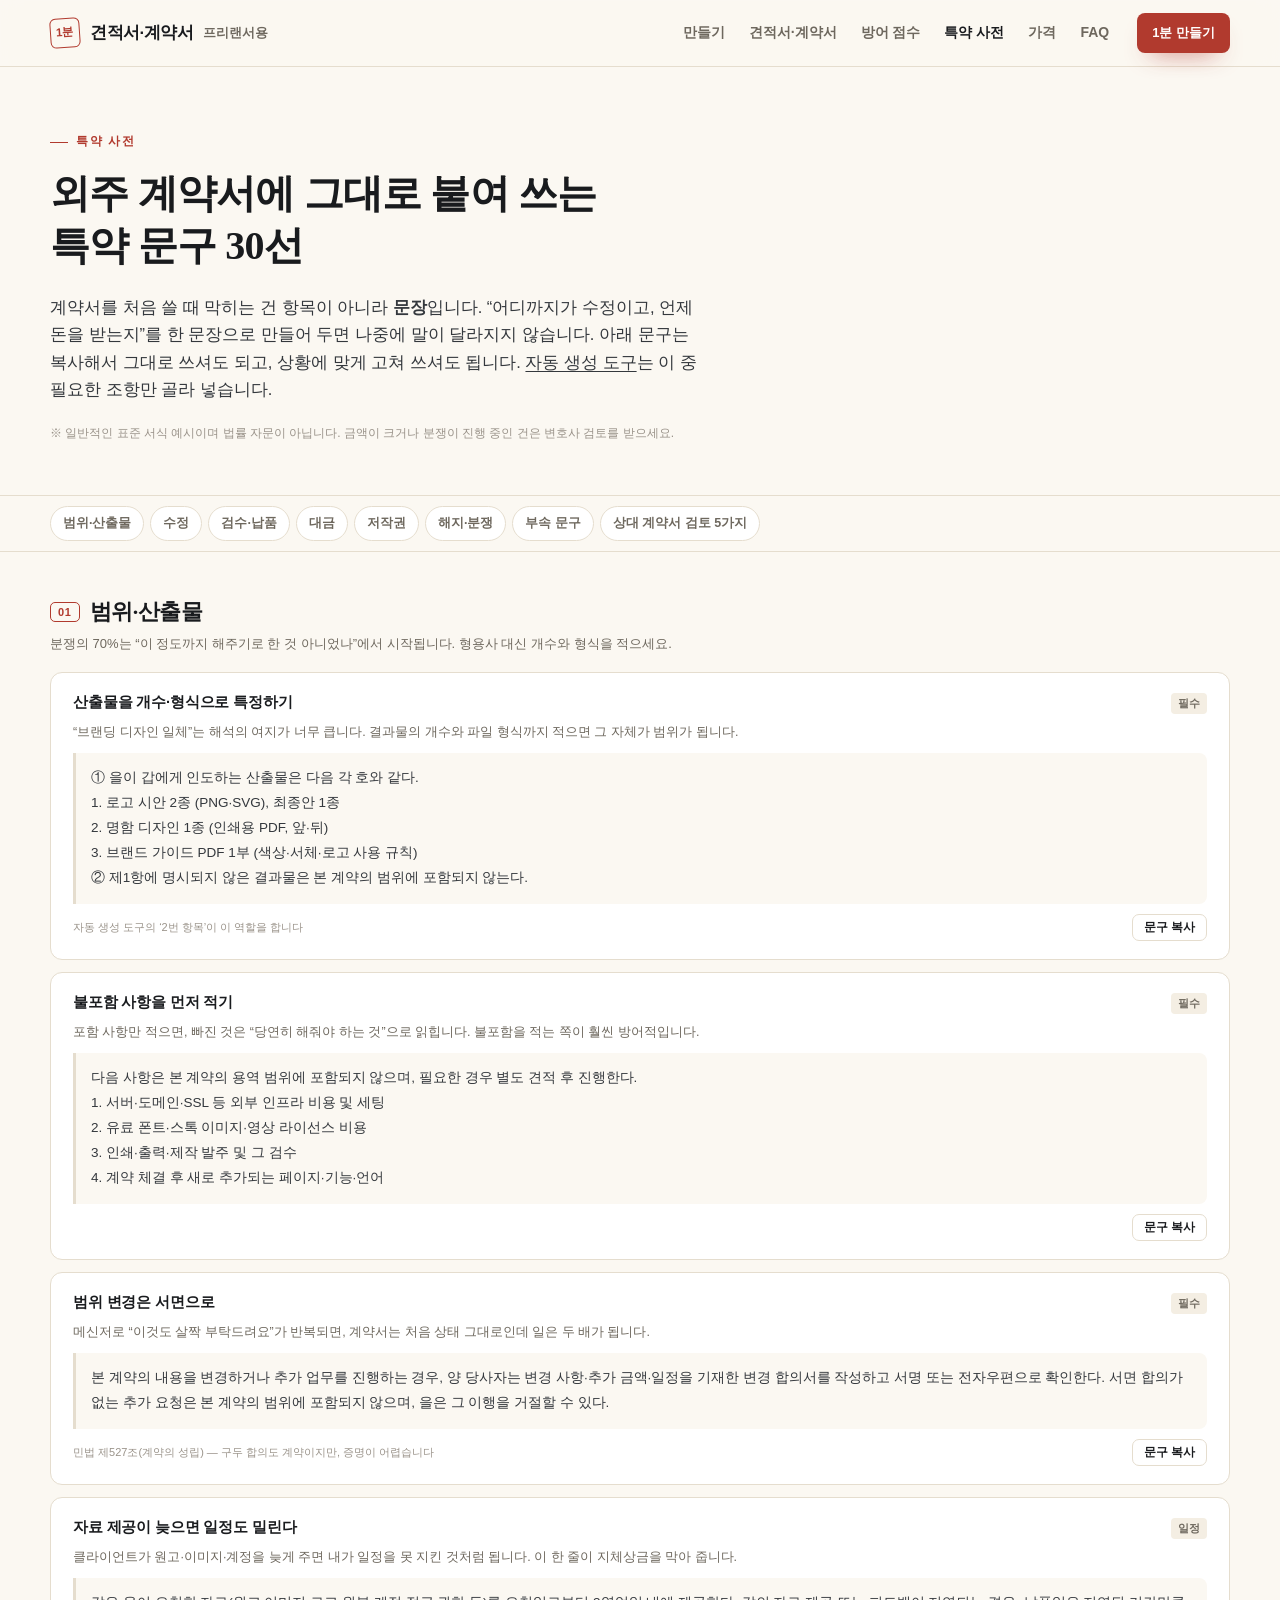
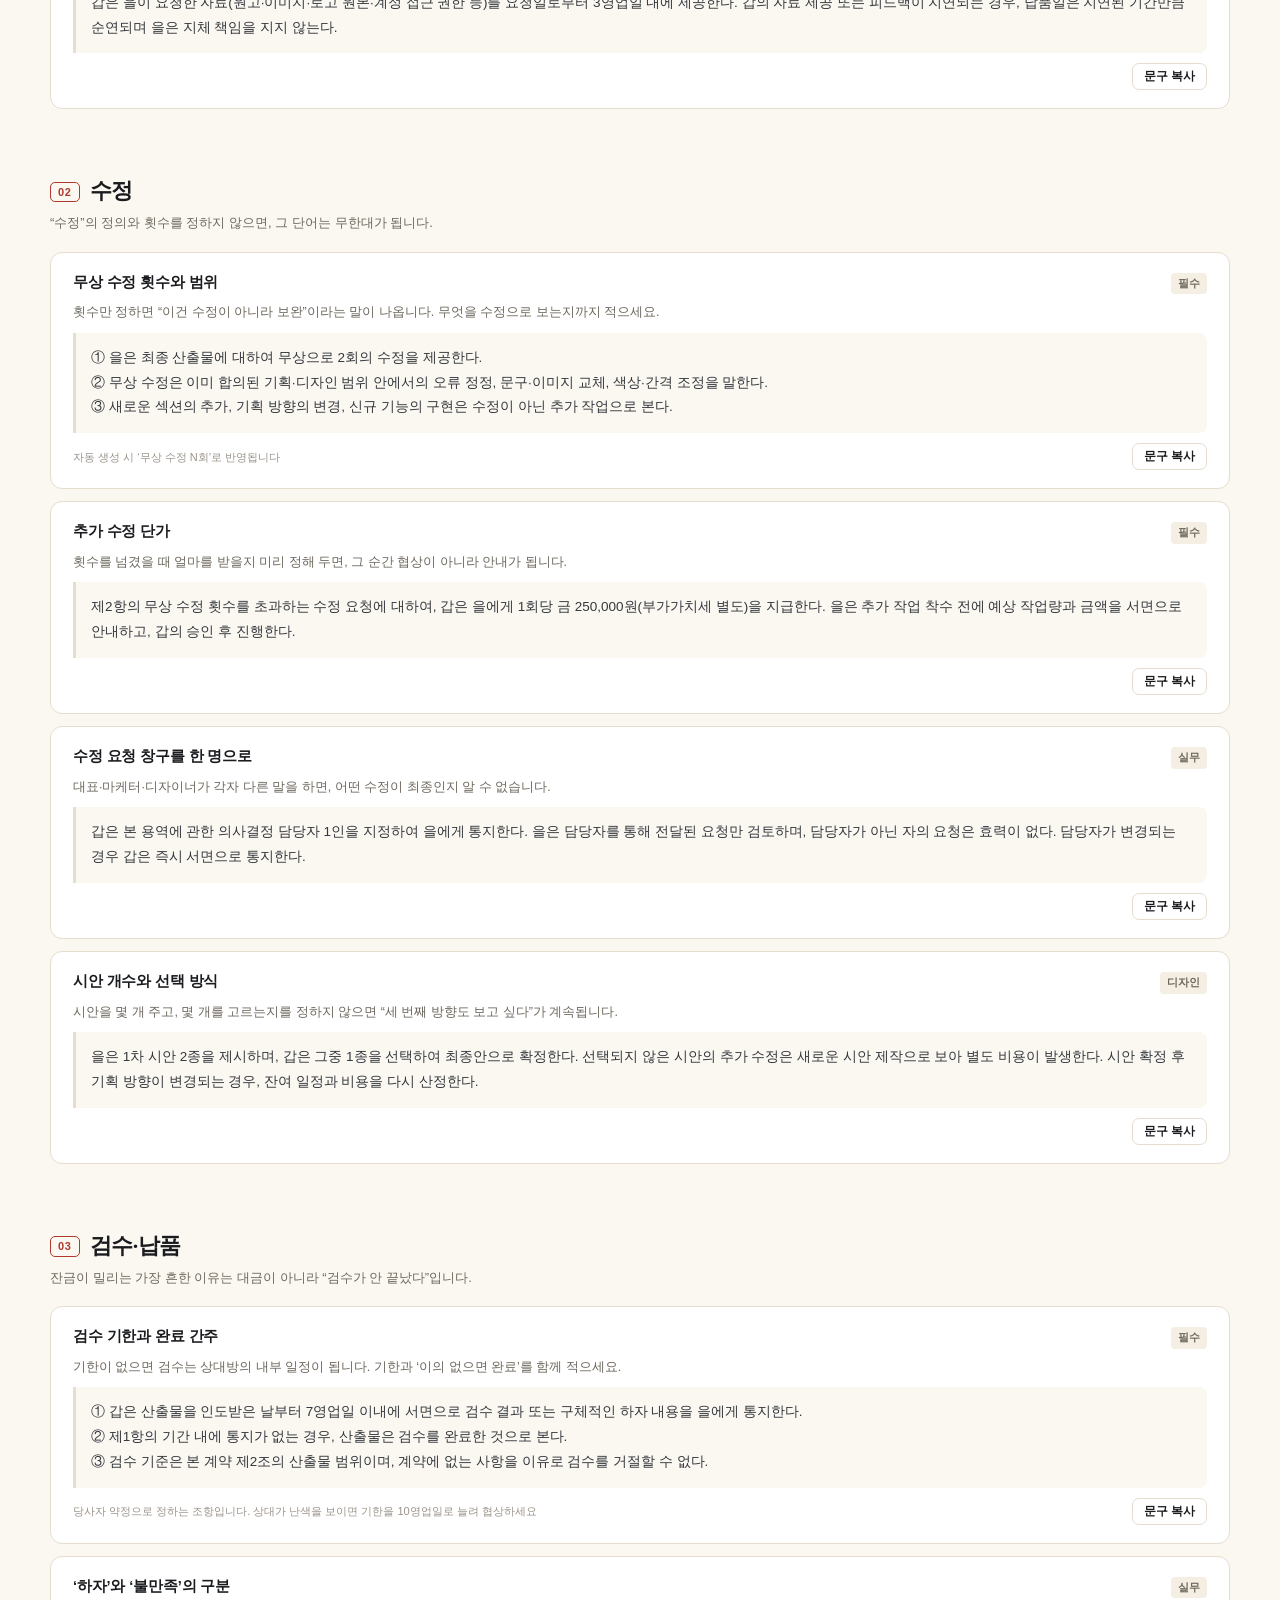
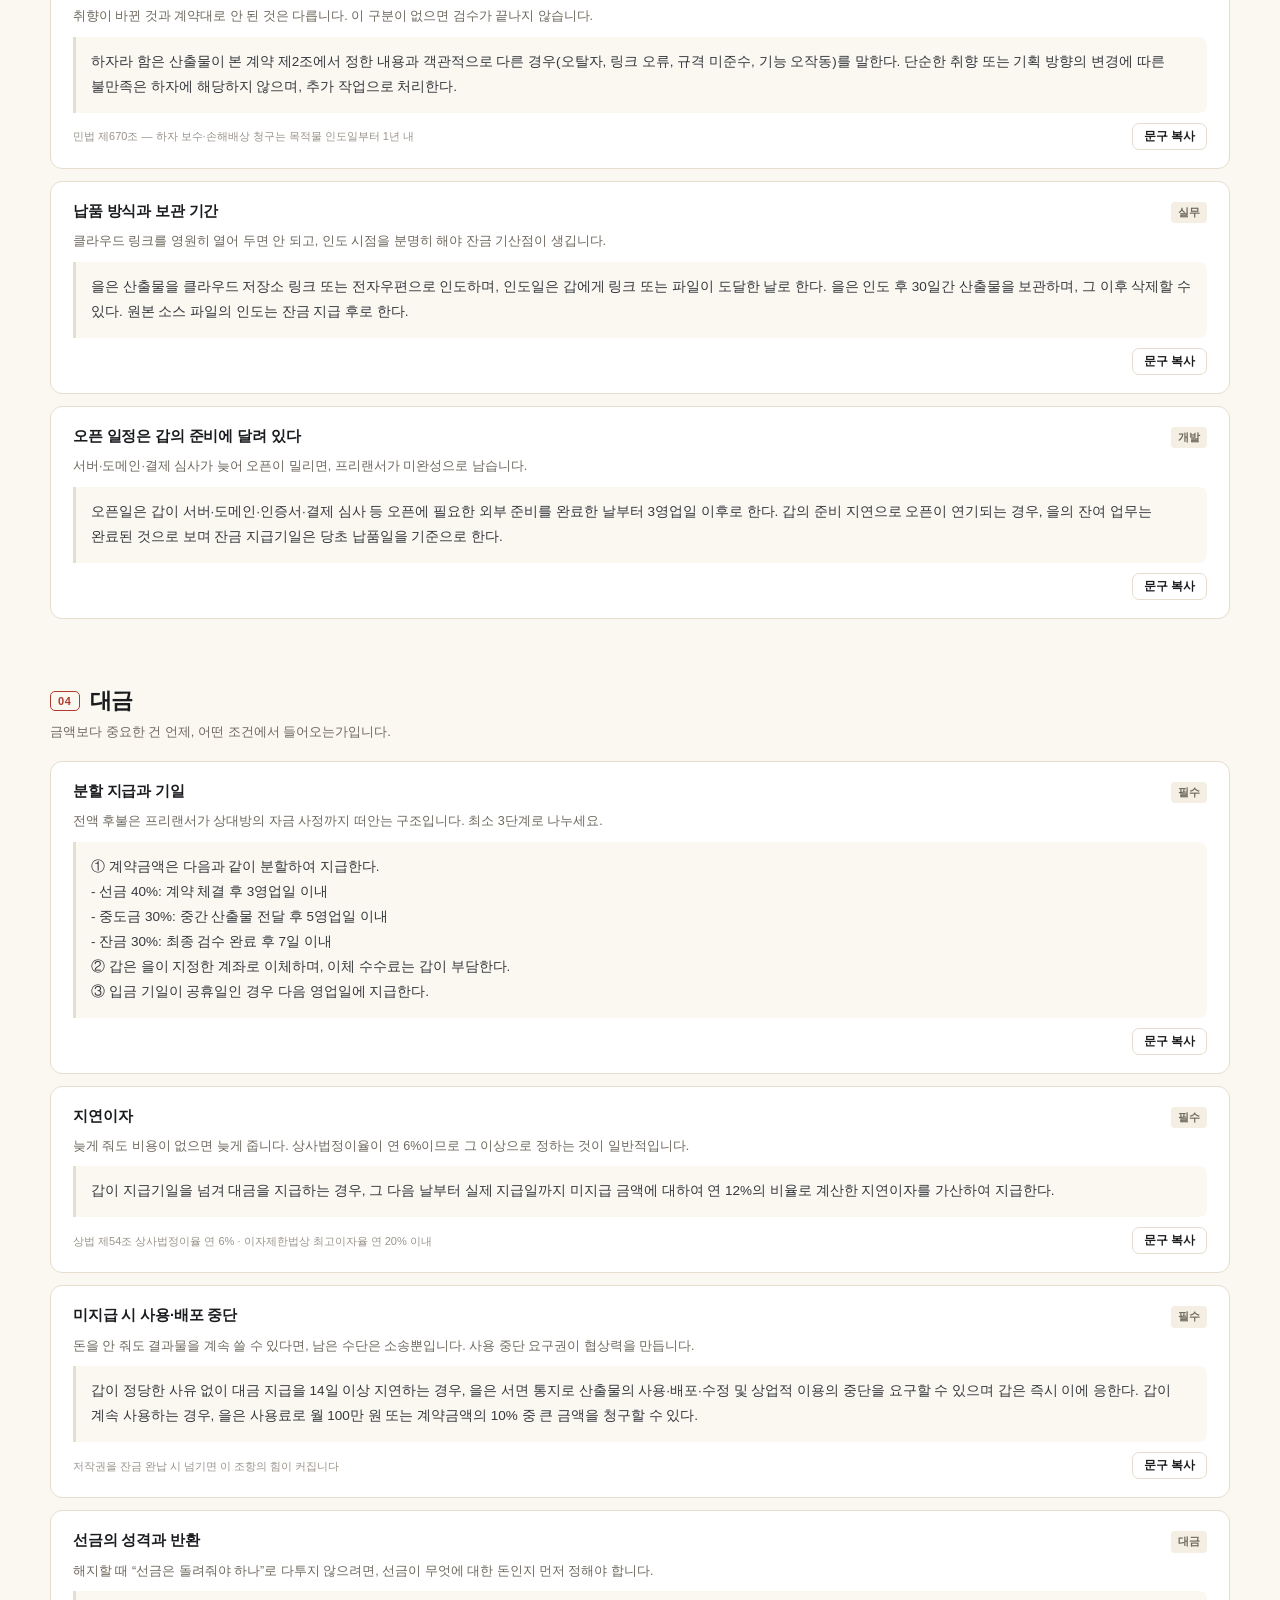
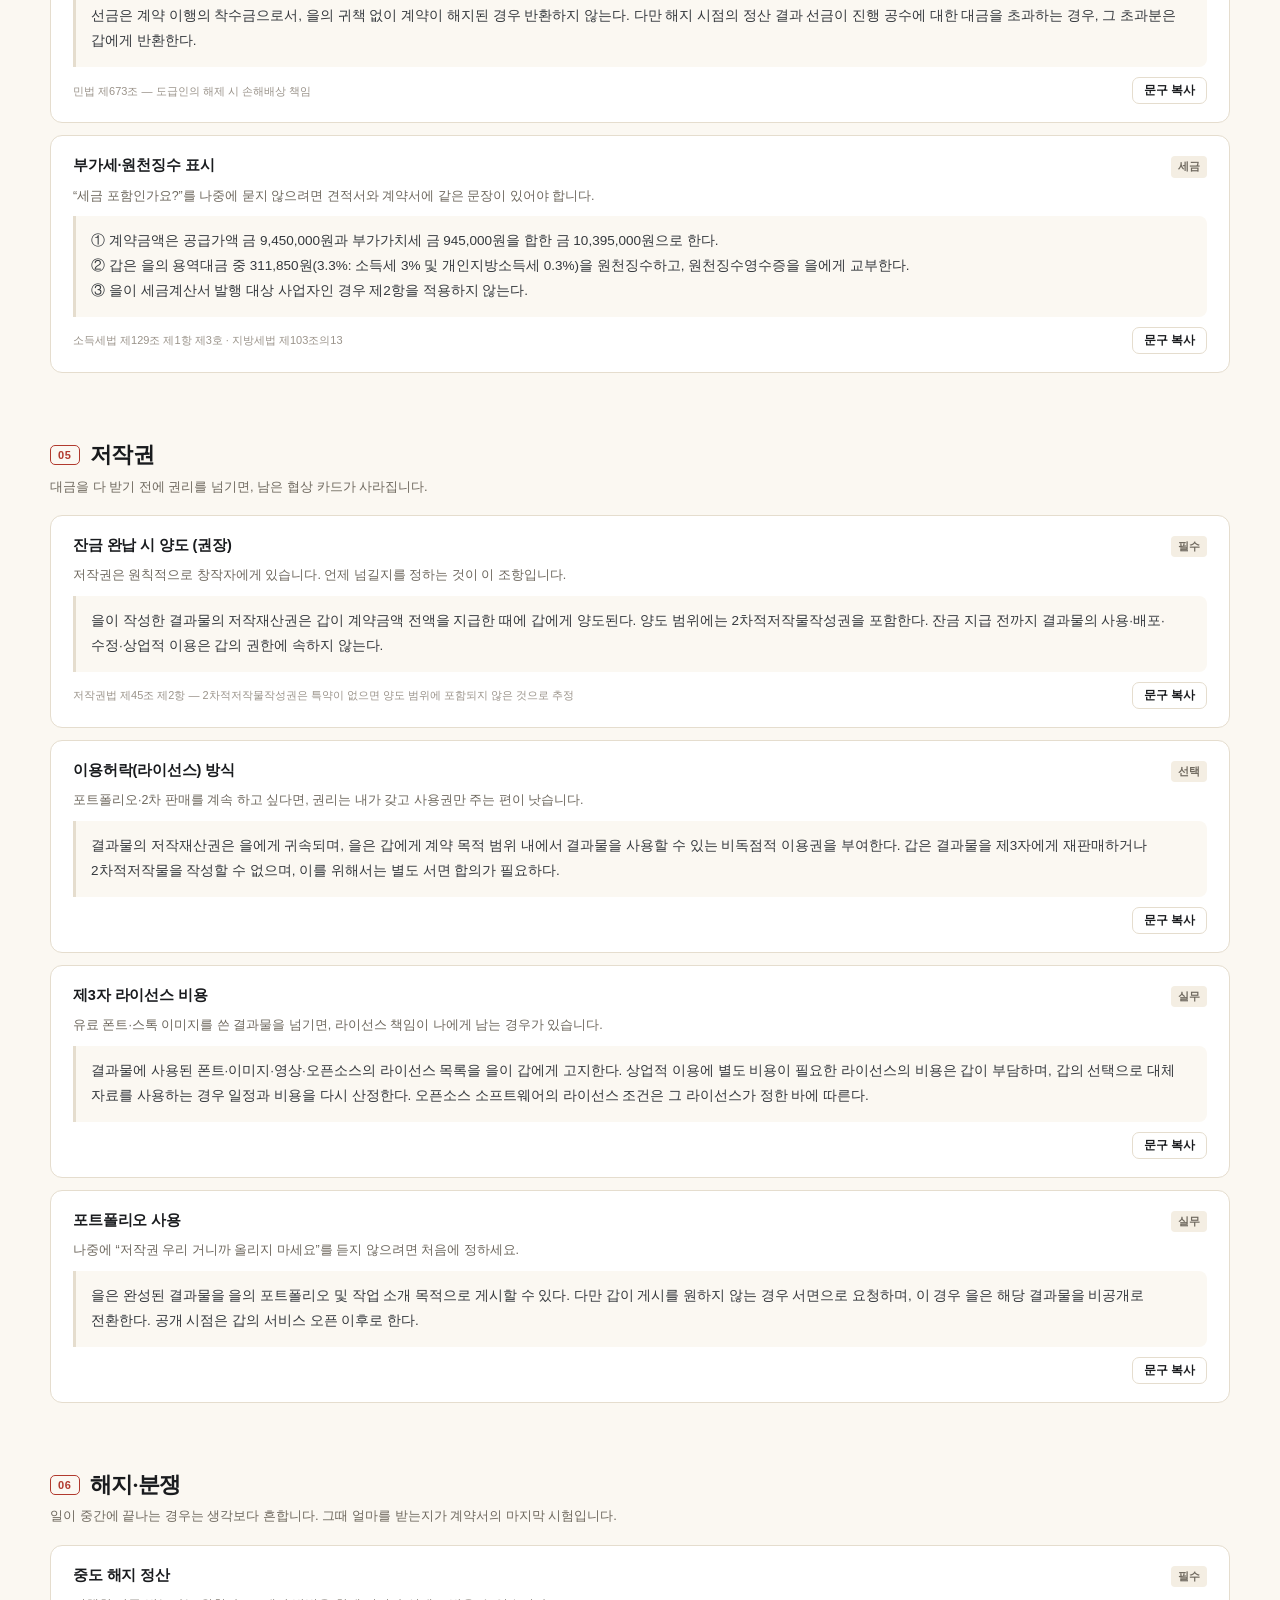
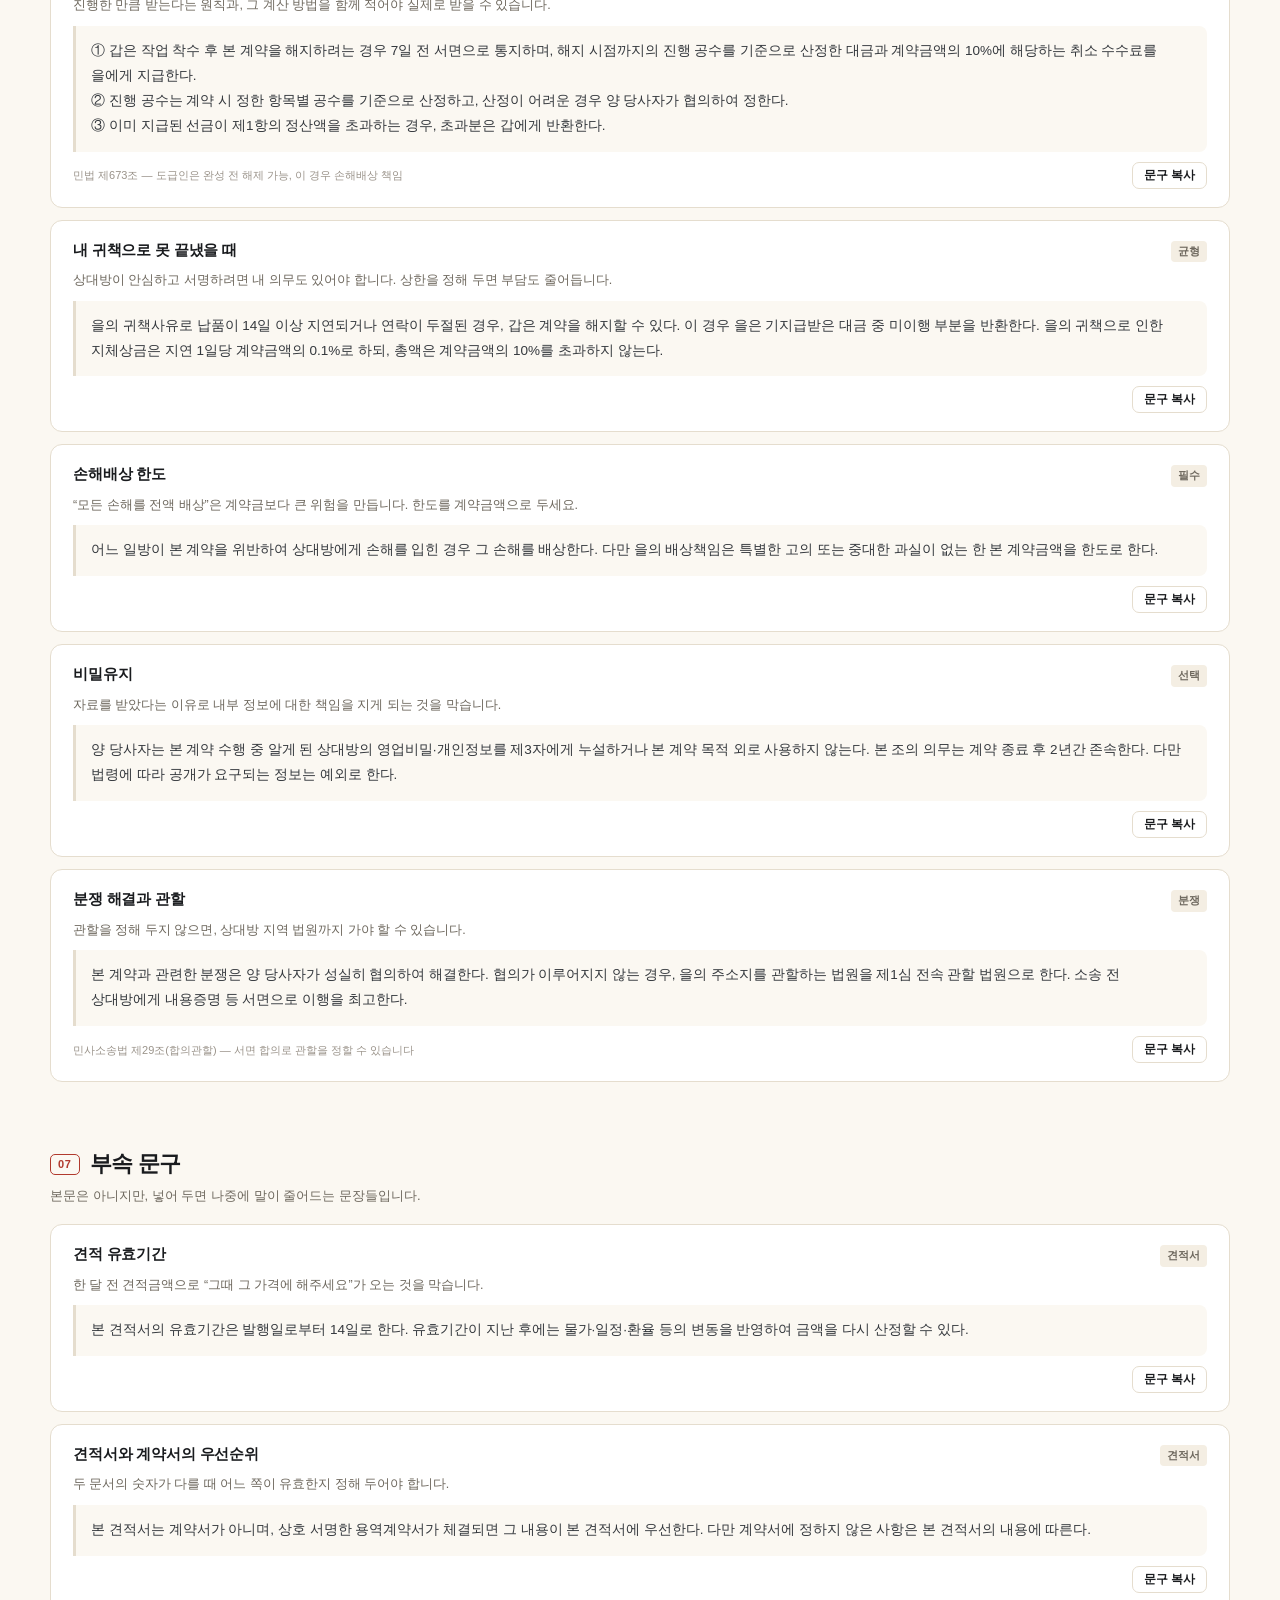
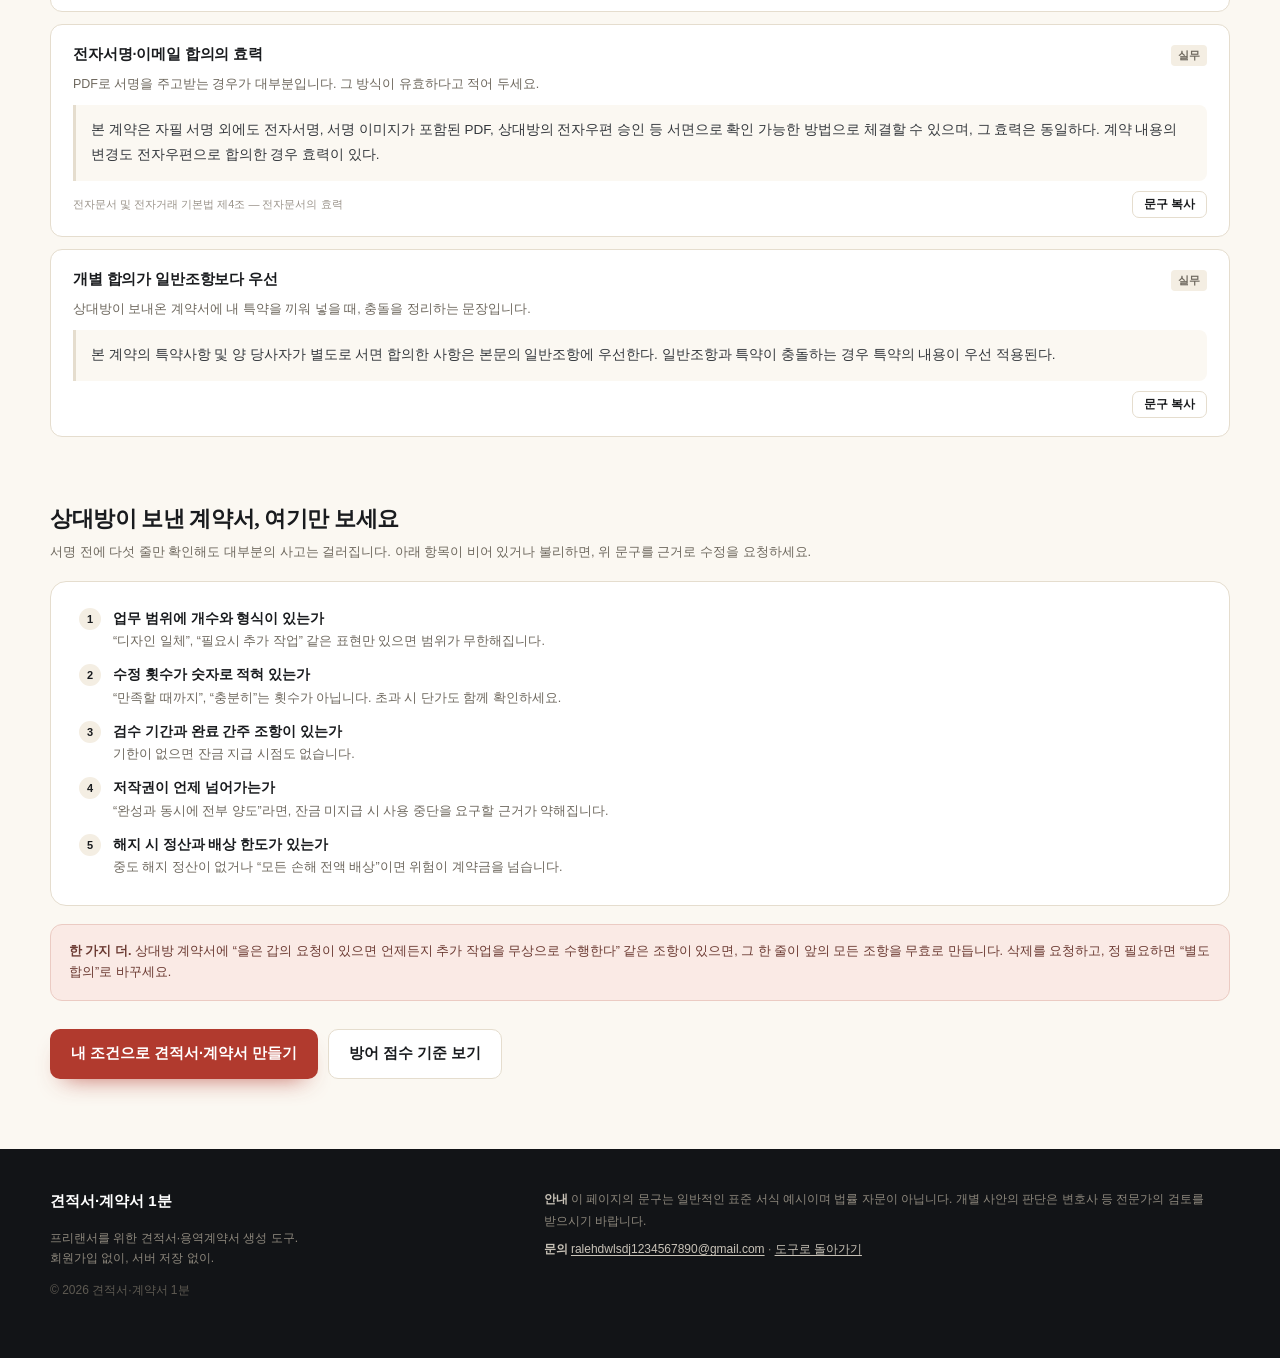
==== commit 6bbf1160: "특약 30선 완성(선금 반환 조항 추가), 조항 참조 정리" ====
--- a/clauses.html
+++ b/clauses.html
@@ -10,7 +10,7 @@
 <meta property="og:type" content="article">
 <link rel="canonical" href="https://kdjkdj1234567890-bit.github.io/quote-contract-119/clauses.html">
 <link rel="icon" href="data:image/svg+xml,%3Csvg xmlns='http://www.w3.org/2000/svg' viewBox='0 0 100 100'%3E%3Crect width='100' height='100' rx='18' fill='%23FBF8F2'/%3E%3Crect x='16' y='14' width='68' height='72' rx='3' fill='none' stroke='%23191B1E' stroke-width='5'/%3E%3Cpath d='M30 36h40M30 50h40M30 64h24' stroke='%23B13A2E' stroke-width='5' stroke-linecap='round'/%3E%3C/svg%3E">
-<link rel="stylesheet" href="assets/css/app.css">
+<link rel="stylesheet" href="assets/css/app.css?v=4">
 <style>
   .page-hero { padding: 58px 0 40px; border-bottom: 1px solid var(--line); background: var(--paper); }
   .page-hero h1 { font-size: clamp(27px, 3.4vw, 40px); }
@@ -193,7 +193,7 @@
     <article class="clause">
       <div class="clause-head"><h3>‘하자’와 ‘불만족’의 구분</h3><span class="tag">실무</span></div>
       <p class="clause-why">취향이 바뀐 것과 계약대로 안 된 것은 다릅니다. 이 구분이 없으면 검수가 끝나지 않습니다.</p>
-      <div class="clause-body">하자라 함은 산출물이 본 계약 제2조에서 정한 내용과 객관적으로 다른 경우(오탈자, 링크 오류, 규격 미준수, 기능 오작동)를 말한다. 단순한 취향 또는 기획 방향의 변경에 따른 불만족은 하자에 해당하지 않으며, 제5조의 추가 작업으로 처리한다.</div>
+      <div class="clause-body">하자라 함은 산출물이 본 계약 제2조에서 정한 내용과 객관적으로 다른 경우(오탈자, 링크 오류, 규격 미준수, 기능 오작동)를 말한다. 단순한 취향 또는 기획 방향의 변경에 따른 불만족은 하자에 해당하지 않으며, 추가 작업으로 처리한다.</div>
       <div class="clause-foot"><span class="clause-law">민법 제670조 — 하자 보수·손해배상 청구는 목적물 인도일부터 1년 내</span><button class="copy-btn" type="button">문구 복사</button></div>
     </article>
 
@@ -241,6 +241,13 @@
       <p class="clause-why">돈을 안 줘도 결과물을 계속 쓸 수 있다면, 남은 수단은 소송뿐입니다. 사용 중단 요구권이 협상력을 만듭니다.</p>
       <div class="clause-body">갑이 정당한 사유 없이 대금 지급을 14일 이상 지연하는 경우, 을은 서면 통지로 산출물의 사용·배포·수정 및 상업적 이용의 중단을 요구할 수 있으며 갑은 즉시 이에 응한다. 갑이 계속 사용하는 경우, 을은 사용료로 월 100만 원 또는 계약금액의 10% 중 큰 금액을 청구할 수 있다.</div>
       <div class="clause-foot"><span class="clause-law">저작권을 잔금 완납 시 넘기면 이 조항의 힘이 커집니다</span><button class="copy-btn" type="button">문구 복사</button></div>
+    </article>
+
+    <article class="clause">
+      <div class="clause-head"><h3>선금의 성격과 반환</h3><span class="tag">대금</span></div>
+      <p class="clause-why">해지할 때 “선금은 돌려줘야 하나”로 다투지 않으려면, 선금이 무엇에 대한 돈인지 먼저 정해야 합니다.</p>
+      <div class="clause-body">선금은 계약 이행의 착수금으로서, 을의 귀책 없이 계약이 해지된 경우 반환하지 않는다. 다만 해지 시점의 정산 결과 선금이 진행 공수에 대한 대금을 초과하는 경우, 그 초과분은 갑에게 반환한다.</div>
+      <div class="clause-foot"><span class="clause-law">민법 제673조 — 도급인의 해제 시 손해배상 책임</span><button class="copy-btn" type="button">문구 복사</button></div>
     </article>
 
     <article class="clause">
--- a/assets/css/app.css
+++ b/assets/css/app.css
@@ -514,13 +514,28 @@
   #printArea { display: block !important; }
   #printArea .paper {
     display: block !important; box-shadow: none; border: 0; padding: 0;
-    max-width: none; width: 100%; font-size: 9.6pt; line-height: 1.8;
+    max-width: none; width: 100%; font-size: 9pt; line-height: 1.62;
   }
-  #printArea .paper-meta { font-size: 8pt; }
-  #printArea .paper-title { font-size: 20pt; }
-  #printArea .p-table td, #printArea .p-table th { padding: 5px 6px; }
-  #printArea .p-article { break-inside: avoid; }
-  #printArea .p-article p { font-size: 9.2pt; }
+  #printArea .paper-meta { font-size: 7.6pt; line-height: 1.7; }
+  #printArea .paper-title { font-size: 19pt; }
+  #printArea .paper-head { padding-bottom: 8px; margin-bottom: 10px; }
+  #printArea .p-parties { margin-bottom: 8px; }
+  #printArea .p-subject { font-size: 14pt; margin-bottom: 4px; }
+  #printArea .p-lead { margin-bottom: 8px; }
+  #printArea .p-table td, #printArea .p-table th { padding: 3.4px 5px; }
+  #printArea .p-sum { margin: 4px 0 10px; }
+  #printArea .p-sum > div { padding: 2.4px 0; }
+  #printArea .p-sum .p-total { padding-top: 4px; }
+  #printArea .p-sum .p-total b { font-size: 14pt; }
+  #printArea .p-h { margin: 10px 0 3px; }
+  #printArea .p-list li { margin-bottom: 1px; }
+  #printArea .p-foot { margin-top: 12px; padding-top: 7px; }
+  #printArea .p-article { break-inside: auto; margin-bottom: 9px; }
+  #printArea .p-article p { font-size: 8.8pt; line-height: 1.55; margin: 0; }
+  #printArea .p-article h3 { font-size: 9pt; margin-bottom: 1px; }
+  #printArea .p-sign { margin-top: 16px; padding-top: 10px; }
+  #printArea .p-date { margin-bottom: 10px; }
+  #printArea .p-sign-table td, #printArea .p-sign-table th { padding: 7px 0; }
   #printArea .p-sign { break-inside: avoid; }
   #printArea .p-h { break-after: avoid; }
 }
